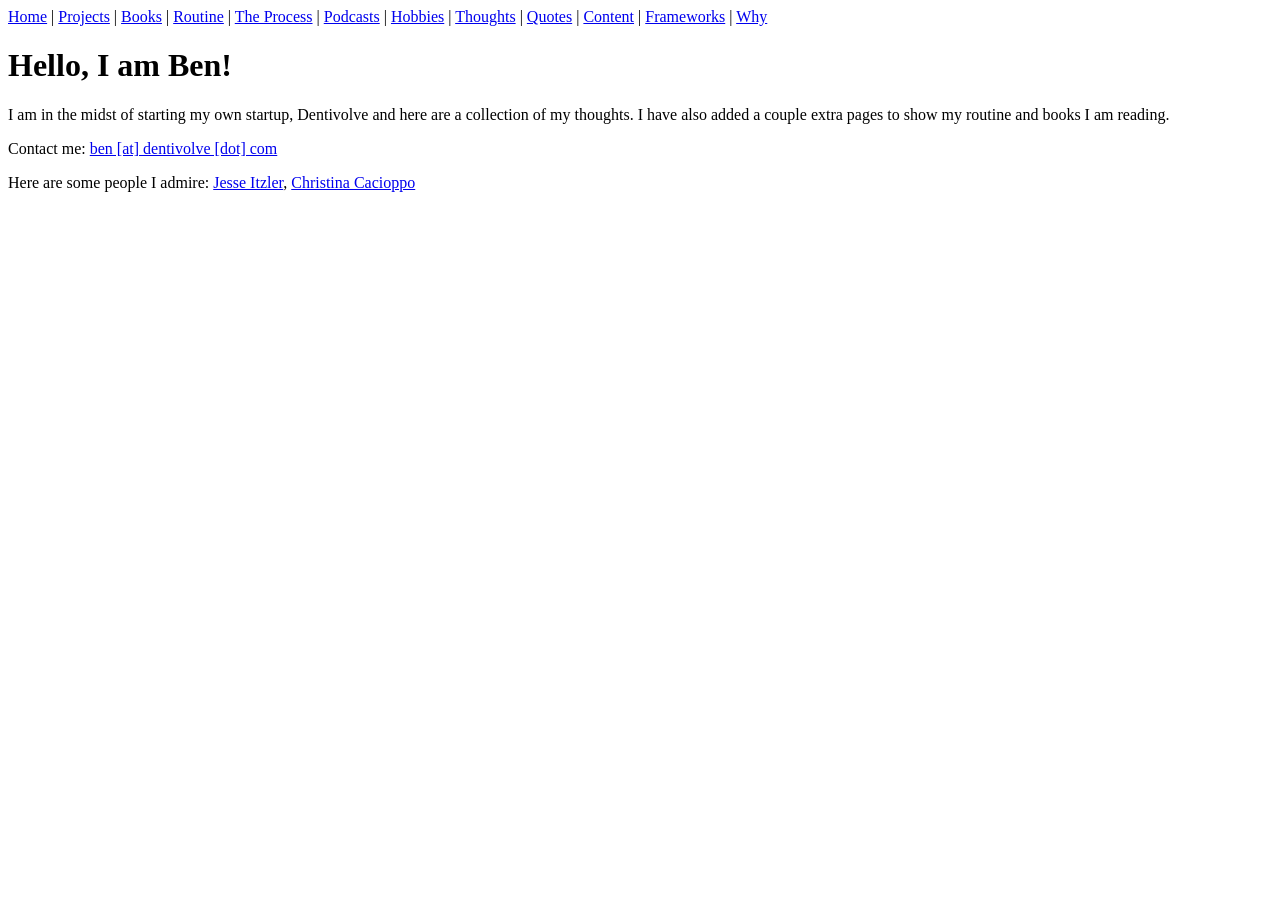
==== index.html @ 7d891b85 "Add Frameworks page with startup, filtering, and self-help frameworks Co-Authored-By: Claude Opus 4." ====
<!DOCTYPE html>
<html lang="en">
<head>
    <meta charset="UTF-8">
    <meta name="viewport" content="width=device-width, initial-scale=1.0">
    <title>Benjamin Shifrin</title>
</head>
<body>
    <nav>
        <a href="index.html">Home</a> |
        <a href="projects.html">Projects</a> |
        <a href="books.html">Books</a> |
        <a href="routine.html">Routine</a> |
        <a href="StartupJourneyThoughts.html">The Process</a> |
        <a href="podcasts.html">Podcasts</a> |
        <a href="Hobbiest.html">Hobbies</a> |
        <a href="Thoughts.html">Thoughts</a> |
        <a href="quotes.html">Quotes</a> |
        <a href="content.html">Content</a> |
        <a href="frameworks.html">Frameworks</a> |
        <a href="Why.html">Why</a>
    </nav>
    <h1>Hello, I am Ben!</h1>
    <p>I am in the midst of starting my own startup, Dentivolve and here are a collection of my thoughts. I have also added a couple extra pages to show my routine and books I am reading.</p>
    <p>Contact me: <a id="email-link"></a></p>
    <script>
        (function() {
            // encoded character codes — no readable email in source
            var c = [98,101,110,64,100,101,110,116,105,118,111,108,118,101,46,99,111,109];
            var e = c.map(function(n) { return String.fromCharCode(n); }).join('');
            var el = document.getElementById('email-link');
            el.href = [109,97,105,108,116,111,58].map(function(n) { return String.fromCharCode(n); }).join('') + e;
            el.textContent = e.replace('@', ' [at] ').replace('.', ' [dot] ');
        })();
    </script>
    <p>Here are some people I admire: <a href="https://jesseitzler.com/blogs/free-swim">Jesse Itzler</a>, <a href="https://www.christinacacioppo.com/">Christina Cacioppo</a></p>
</body>
</html>
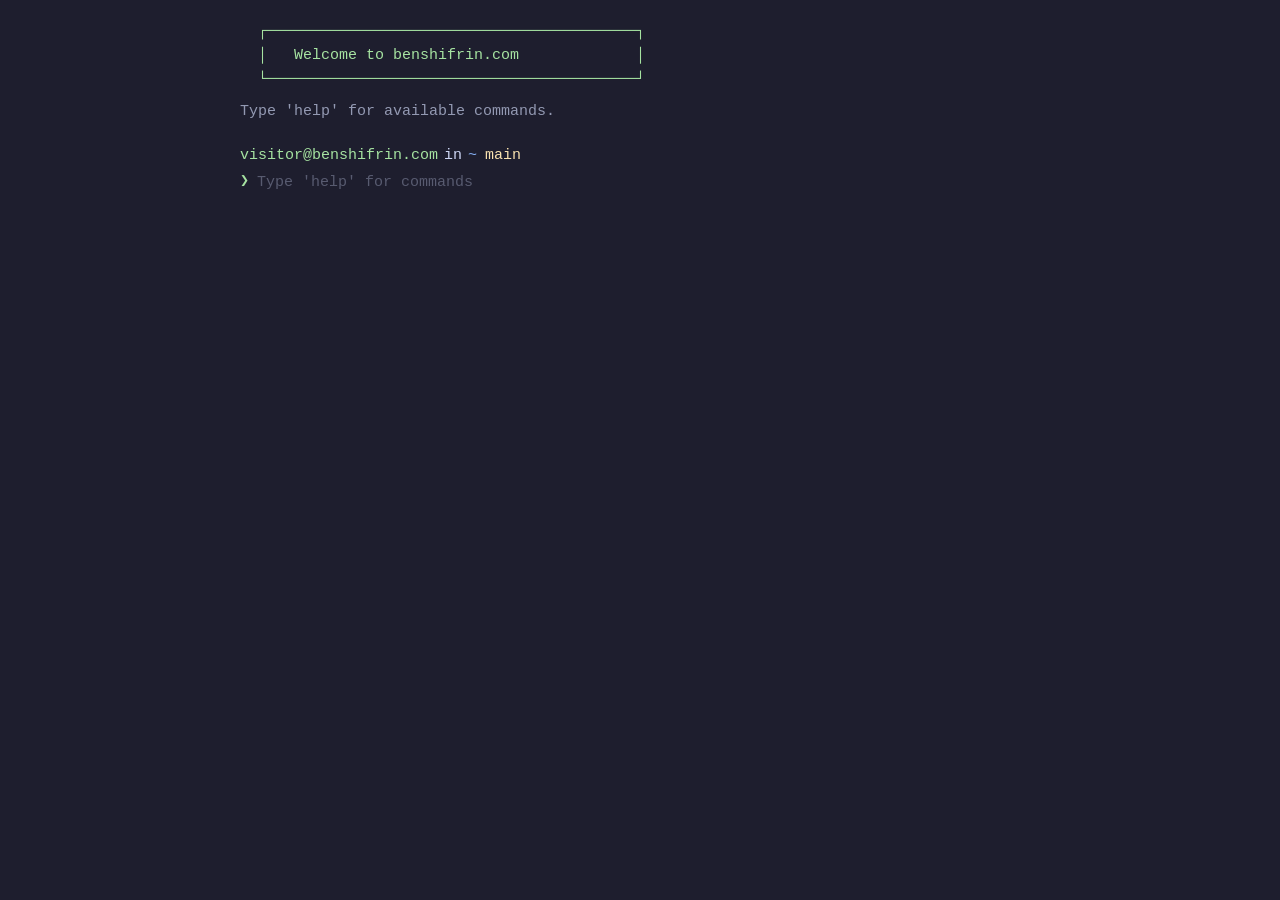
==== commit 4453e9cd: "Make terminal site the main index page Co-Authored-By: Claude Opus 4.6 <noreply@anthropic.com>" ====
--- a/index.html
+++ b/index.html
@@ -4,35 +4,947 @@
     <meta charset="UTF-8">
     <meta name="viewport" content="width=device-width, initial-scale=1.0">
     <title>Benjamin Shifrin</title>
+    <style>
+        * {
+            margin: 0;
+            padding: 0;
+            box-sizing: border-box;
+        }
+
+        body {
+            background-color: #1e1e2e;
+            color: #cdd6f4;
+            font-family: 'Courier New', 'Consolas', 'Monaco', monospace;
+            font-size: 15px;
+            line-height: 1.6;
+            min-height: 100vh;
+            padding: 20px;
+            cursor: text;
+        }
+
+        #terminal {
+            max-width: 800px;
+            margin: 0 auto;
+        }
+
+        .welcome-box {
+            color: #a6e3a1;
+            margin-bottom: 8px;
+            white-space: pre;
+            overflow-x: auto;
+        }
+
+        .welcome-text {
+            color: #9399b2;
+            margin-bottom: 20px;
+        }
+
+        .output-block {
+            margin-bottom: 16px;
+        }
+
+        .prompt-line {
+            display: flex;
+            flex-wrap: wrap;
+            gap: 0;
+            margin-bottom: 2px;
+        }
+
+        .prompt-user {
+            color: #a6e3a1;
+        }
+
+        .prompt-in {
+            color: #cdd6f4;
+            margin: 0 6px;
+        }
+
+        .prompt-path {
+            color: #89b4fa;
+        }
+
+        .prompt-branch {
+            color: #f9e2af;
+            margin-left: 8px;
+        }
+
+        .input-line {
+            display: flex;
+            align-items: center;
+        }
+
+        .input-chevron {
+            color: #a6e3a1;
+            margin-right: 8px;
+            font-weight: bold;
+        }
+
+        #command-input {
+            background: transparent;
+            border: none;
+            outline: none;
+            color: #cdd6f4;
+            font-family: inherit;
+            font-size: inherit;
+            flex: 1;
+            caret-color: #a6e3a1;
+        }
+
+        #command-input::placeholder {
+            color: #585b70;
+        }
+
+        .cmd-text {
+            color: #cdd6f4;
+        }
+
+        .cmd-typed {
+            color: #cdd6f4;
+        }
+
+        .output-text {
+            color: #bac2de;
+            margin-left: 2px;
+        }
+
+        .output-text h2 {
+            color: #cba6f7;
+            font-size: 15px;
+            margin: 12px 0 4px;
+        }
+
+        .output-text h3 {
+            color: #f9e2af;
+            font-size: 15px;
+            margin: 8px 0 2px;
+        }
+
+        .help-cmd {
+            color: #fab387;
+            display: inline-block;
+            width: 120px;
+        }
+
+        .help-desc {
+            color: #9399b2;
+        }
+
+        .help-line {
+            margin-left: 16px;
+        }
+
+        a {
+            color: #89dceb;
+            text-decoration: none;
+        }
+
+        a:hover {
+            text-decoration: underline;
+        }
+
+        .section-title {
+            color: #cba6f7;
+            font-weight: bold;
+            margin: 10px 0 4px;
+        }
+
+        .subsection-title {
+            color: #f9e2af;
+            font-weight: bold;
+            margin: 8px 0 2px;
+        }
+
+        .list-item {
+            margin-left: 16px;
+        }
+
+        .list-item::before {
+            content: "- ";
+            color: #585b70;
+        }
+
+        .thought-title {
+            color: #89b4fa;
+            font-weight: bold;
+        }
+
+        .thought-date {
+            color: #585b70;
+            font-style: italic;
+        }
+
+        .quote-text {
+            color: #a6e3a1;
+            font-style: italic;
+        }
+
+        .quote-source {
+            color: #9399b2;
+            margin-left: 16px;
+        }
+
+        .framework-ask {
+            color: #f38ba8;
+            font-style: italic;
+        }
+
+        .error-text {
+            color: #f38ba8;
+        }
+
+        .em-text {
+            color: #9399b2;
+            font-style: italic;
+        }
+
+        .bold-text {
+            color: #cdd6f4;
+            font-weight: bold;
+        }
+
+        .separator {
+            color: #45475a;
+            margin: 12px 0;
+        }
+
+        .blog-container {
+            font-family: Georgia, 'Times New Roman', serif;
+            max-width: 680px;
+            margin: 16px -20px 0;
+            padding: 40px 40px 20px;
+            color: #333;
+            line-height: 1.8;
+            font-size: 17px;
+            background: #ffffff;
+            border-radius: 4px;
+        }
+
+        .blog-container a {
+            color: #0066cc;
+        }
+
+        .blog-post {
+            margin-bottom: 48px;
+        }
+
+        .blog-post-title {
+            font-family: Georgia, 'Times New Roman', serif;
+            font-size: 28px;
+            font-weight: 700;
+            color: #000000;
+            margin-bottom: 4px;
+            letter-spacing: -0.5px;
+        }
+
+        .blog-post-date {
+            font-size: 14px;
+            color: #999;
+            margin-bottom: 20px;
+        }
+
+        .blog-post-body p {
+            margin-bottom: 16px;
+            color: #333;
+        }
+
+        .blog-post-body strong, .blog-post-body b {
+            color: #000;
+        }
+
+        .blog-post-body em {
+            color: #666;
+        }
+
+        .blog-post-body ul {
+            margin: 12px 0 12px 24px;
+            color: #333;
+        }
+
+        .blog-post-body ul li {
+            margin-bottom: 6px;
+        }
+
+        .blog-divider {
+            border: none;
+            text-align: center;
+            margin: 40px 0;
+            color: #ccc;
+            font-size: 20px;
+            letter-spacing: 12px;
+        }
+
+        .blog-email {
+            border: 1px solid #ddd;
+            border-radius: 8px;
+            margin: 24px 0;
+            overflow: hidden;
+        }
+
+        .blog-email-header {
+            background: #f6f6f6;
+            padding: 12px 20px;
+            border-bottom: 1px solid #ddd;
+            font-family: 'Courier New', monospace;
+            font-size: 13px;
+            color: #666;
+        }
+
+        .blog-email-header-reply {
+            background: #e8f0fe;
+            padding: 12px 20px;
+            border-bottom: 1px solid #ddd;
+            font-family: 'Courier New', monospace;
+            font-size: 13px;
+            color: #666;
+        }
+
+        .blog-email-body {
+            padding: 20px;
+        }
+
+        .blog-email-body p {
+            margin-bottom: 14px;
+            color: #333;
+        }
+
+        @media (max-width: 600px) {
+            body {
+                font-size: 14px;
+                padding: 10px;
+            }
+
+            #command-input {
+                font-size: 16px;
+            }
+
+            .help-cmd {
+                width: 100px;
+            }
+
+            .prompt-line {
+                font-size: 12px;
+            }
+
+            .input-line {
+                padding: 4px 0;
+            }
+
+            .blog-container {
+                font-size: 16px;
+                margin: 12px -10px 0;
+                padding: 24px 20px 12px;
+            }
+
+            .blog-post-title {
+                font-size: 22px;
+            }
+
+            .blog-email-body, .blog-email-header, .blog-email-header-reply {
+                padding: 12px;
+            }
+
+            .output-text pre {
+                font-size: 8px;
+                overflow-x: auto;
+            }
+        }
+    </style>
 </head>
 <body>
-    <nav>
-        <a href="index.html">Home</a> |
-        <a href="projects.html">Projects</a> |
-        <a href="books.html">Books</a> |
-        <a href="routine.html">Routine</a> |
-        <a href="StartupJourneyThoughts.html">The Process</a> |
-        <a href="podcasts.html">Podcasts</a> |
-        <a href="Hobbiest.html">Hobbies</a> |
-        <a href="Thoughts.html">Thoughts</a> |
-        <a href="quotes.html">Quotes</a> |
-        <a href="content.html">Content</a> |
-        <a href="frameworks.html">Frameworks</a> |
-        <a href="Why.html">Why</a>
-    </nav>
-    <h1>Hello, I am Ben!</h1>
-    <p>I am in the midst of starting my own startup, Dentivolve and here are a collection of my thoughts. I have also added a couple extra pages to show my routine and books I am reading.</p>
-    <p>Contact me: <a id="email-link"></a></p>
+    <div id="terminal">
+        <div id="output"></div>
+        <div class="prompt-line">
+            <span class="prompt-user">visitor@benshifrin.com</span>
+            <span class="prompt-in">in</span>
+            <span class="prompt-path">~</span>
+            <span class="prompt-branch">main</span>
+        </div>
+        <div class="input-line">
+            <span class="input-chevron">&#10095;</span>
+            <input type="text" id="command-input" placeholder="Type 'help' for commands" autofocus autocomplete="off" autocapitalize="off" spellcheck="false">
+        </div>
+    </div>
+
     <script>
-        (function() {
-            // encoded character codes — no readable email in source
-            var c = [98,101,110,64,100,101,110,116,105,118,111,108,118,101,46,99,111,109];
-            var e = c.map(function(n) { return String.fromCharCode(n); }).join('');
-            var el = document.getElementById('email-link');
-            el.href = [109,97,105,108,116,111,58].map(function(n) { return String.fromCharCode(n); }).join('') + e;
-            el.textContent = e.replace('@', ' [at] ').replace('.', ' [dot] ');
-        })();
+        const commands = {};
+        const commandHistory = [];
+        let historyIndex = -1;
+
+        // ── Command definitions ──
+
+        commands.help = function() {
+            return `<div class="output-text"><pre style="color:#fab387; margin-bottom:12px; line-height:1.2;">
+ █   █ █████ █    ████ █████ █   █ █████
+ █   █ █     █   █     █   █ ██ ██ █
+ █ █ █ ████  █   █     █   █ █ █ █ ████
+ █ █ █ █     █   █     █   █ █   █ █
+  █ █  █████ ████ ████ █████ █   █ █████</pre> Available commands:
+<div class="help-line"><span class="help-cmd">home</span><span class="help-desc">- who is ben?</span></div>
+<div class="help-line"><span class="help-cmd">projects</span><span class="help-desc">- what I've built</span></div>
+<div class="help-line"><span class="help-cmd">books</span><span class="help-desc">- what I'm reading</span></div>
+<div class="help-line"><span class="help-cmd">routine</span><span class="help-desc">- how I work</span></div>
+<div class="help-line"><span class="help-cmd">process</span><span class="help-desc">- the startup process</span></div>
+<div class="help-line"><span class="help-cmd">podcasts</span><span class="help-desc">- what I listen to</span></div>
+<div class="help-line"><span class="help-cmd">hobbies</span><span class="help-desc">- what I do for fun</span></div>
+<div class="help-line"><span class="help-cmd">thoughts</span><span class="help-desc">- my writing</span></div>
+<div class="help-line"><span class="help-cmd">quotes</span><span class="help-desc">- words I live by</span></div>
+<div class="help-line"><span class="help-cmd">content</span><span class="help-desc">- content I recommend</span></div>
+<div class="help-line"><span class="help-cmd">frameworks</span><span class="help-desc">- how I think</span></div>
+<div class="help-line"><span class="help-cmd">why</span><span class="help-desc">- my purpose</span></div>
+<div class="help-line"><span class="help-cmd">contact</span><span class="help-desc">- get in touch</span></div>
+<div class="help-line"><span class="help-cmd">clear</span><span class="help-desc">- clear the terminal</span></div></div>`;
+        };
+
+        commands.home = function() {
+            return `<div class="output-text">
+Hello, I am Ben!
+
+I am in the midst of starting my own startup, Dentivolve, and here are a collection of my thoughts. I have also added a couple extra pages to show my routine and books I am reading.
+
+Contact me: ben [at] dentivolve [dot] com
+
+People I admire: <a href="https://jesseitzler.com/blogs/free-swim" target="_blank">Jesse Itzler</a>, <a href="https://www.christinacacioppo.com/" target="_blank">Christina Cacioppo</a></div>`;
+        };
+
+        commands.projects = function() {
+            return `<div class="output-text">
+<span class="section-title">Projects Over the Past 7 Months</span>
+
+<div class="list-item"><span class="bold-text">AI Coach for Receptionists</span> (didn't realize the size of competitors until a month in)</div>
+<div class="list-item"><span class="bold-text">Most Technically Advanced Referral Program in Dentistry</span> (in office but not enough value generated yet)</div>
+<div class="list-item"><span class="bold-text">Trained a CV model on 1000 images of Tooth Images</span> (Integration with Dexis too technically complex)</div>
+<div class="list-item"><span class="bold-text">Changing the Way Specialists Communicate and Increasing Patients</span> (still working on it and talking to users)</div>
+<div class="list-item"><span class="bold-text">3D Render to Realtime Show Patients High Value Treatment Plans</span></div>
+<div class="list-item"><span class="bold-text">AI-Generated SEO Blogs</span> (boring)</div>
+<div class="list-item"><span class="bold-text">AI Insurance Negotiation</span></div>
+
+<span class="subsection-title">Dentivolve (Current)</span>
+HIPAA-compliant communications and CRM platform for dental specialists. Automates referral letters, gives referring doctors a one-click portal to track patients, and integrates with OpenDental. Built with React + FastAPI on AWS.
+
+Specialists lose revenue when referring doctors don't follow through on referrals. Dentivolve closes that loop.</div>`;
+        };
+
+        commands.books = function() {
+            return `<div class="output-text">
+<span class="section-title">Books I Have Read This Year</span>
+
+<div class="list-item"><span class="bold-text">Shoe Dog</span> by Phil Knight — Should've traveled the world for longer</div>
+<div class="list-item"><span class="bold-text">Blitzscaling</span> by Reid Hoffman, Chris Yeh — Networks effects are great, but Im focusing on PMF rn</div>
+<div class="list-item"><span class="bold-text">Billion Dollar Whale</span> by Bradley Hope, Tom Wright — Pissed me off</div>
+<div class="list-item"><span class="bold-text">Elon Musk</span> by Ashlee Vance — Become a better story teller</div>
+<div class="list-item"><span class="bold-text">The Everything Store</span> by Brad Stone — Don't try to create a flywheel, but have one ready before purchasing another business. Bezos started a company at age 30.</div>
+<div class="list-item"><span class="bold-text">How to Win at the Sport of Business</span> by Mark Cuban — Cuban did all the stuff I am doing now, but he was getting wasted all the time!</div>
+<div class="list-item"><span class="bold-text">Steve Jobs</span> by Walter Isaacson — Simplicity is key. I bought a whiteboard because of him. A customer should be able to navigate to anything on a website in 3 clicks.</div>
+<div class="list-item"><span class="bold-text">Unleash the Power of Storytelling</span> by Rob Biesenbach</div>
+<div class="list-item"><span class="bold-text">Community Oriented Dentist</span></div>
+<div class="list-item"><span class="bold-text">Grow Your Practice Online</span></div>
+
+<span class="section-title">Books I Want to Read This Year</span>
+
+<div class="list-item"><span class="bold-text">Extreme Ownership</span> by Jocko Willink, Leif Babin</div>
+<div class="list-item"><span class="bold-text">High Output Management</span> by Andrew S. Grove</div>
+<div class="list-item"><span class="bold-text">The Hard Thing About Hard Things</span> by Ben Horowitz</div>
+<div class="list-item"><span class="bold-text">Invent and Wander</span> by Walter Isaacson, Jeff Bezos</div>
+<div class="list-item"><span class="bold-text">The Innovator's Dilemma</span> by Clayton M. Christensen</div>
+<div class="list-item"><span class="bold-text">Autobiography of a Yogi</span> by Paramahansa Yogananda</div>
+<div class="list-item"><span class="bold-text">The Trial</span> by Franz Kafka</div></div>`;
+        };
+
+        commands.routine = function() {
+            return `<div class="output-text">
+<span class="section-title">Routine</span>
+
+<span class="em-text">In the first 30 years of your life, you make your habits. For the last 30 years of your life, your habits make you. - Steve Jobs</span>
+
+I have been cultivating a routine that I have been very proud of. I just started having this routine around 6 months ago, since I noticed that successful people had focused routines. I have stolen every one of these habits from podcasts or books I have read. I'm a thief!
+
+<span class="subsection-title">Morning Routine</span>
+I journal as I wake up. I do this by writing what I am grateful for, some thoughts, self-affirmations, and if I can remember, my dreams.
+I meditate by watching <a href="https://www.youtube.com/watch?v=tybOi4hjZFQ&vl=en" target="_blank">this video</a> when I wake up.
+
+<span class="subsection-title">Evening Routine</span>
+The secret to a great day is by having a successful evening before. I do this by journaling and writing what I need to get done the next day and scheduling it on my Google Calendar.
+I have mostly quit drinking due to focused prioritization.
+
+<span class="subsection-title">Goal Planning</span>
+At the beginning of the month, I put my monthly goal in my Google Calendar.
+Every Sunday, I write my weekly goals and place on my Google Calendar the main goals of that week to look back on. I do this while journaling.
+
+<span class="subsection-title">Workout</span>
+I try to workout every day, and go on a run at 6am on Mondays to do something hard to start the week.
+Current splits:
+<div class="list-item">Squat: 315 x 5</div>
+<div class="list-item">Bench: 225 x 3</div>
+<div class="list-item">Plank: 2:35</div>
+<div class="list-item">Run: 8:20 x 4.4</div>
+<div class="list-item">Headstand: No</div>
+<div class="list-item">Muscle-up: No</div>
+<div class="list-item">Stairmaster: 30 minutes on 10 incline</div>
+
+<span class="subsection-title">Check-Ins</span>
+Every 2-weeks I send an email to founders I admire and people who are involved in startups, discussing this: What I said I was going to do, What did I do, What am I going to do next, What keeps me up at night.
+I also do weekly accountability checks, using this <a href="https://docs.google.com/forms/d/e/1FAIpQLSebQoICPPKqH8RB-G2iOsp4NLYFgKYzBxR3PNePPg4nREd9xQ/viewform?usp=header" target="_blank">google form</a> that I took from <a href="https://www.christinacacioppo.com/" target="_blank">Christina</a>.
+
+<span class="subsection-title">Social Media</span>
+I have always struggled with social media so I have deleted most of the social media apps. I still use Twitter/X occasionally and keep my LinkedIn (which I hope to delete soon). I block most websites on my computer so they don't distract me.
+
+<span class="subsection-title">Phone Use</span>
+I try to limit phone use throughout the day. Before bed, I place my phone downstairs so I don't use it before bed and wake up without my phone. This has been a wonderful change.
+
+<span class="subsection-title">Therapy</span>
+This year I have begun going to therapy.
+
+<span class="subsection-title">Languages</span>
+I meet a tutor on Preply once a week to learn Russian.</div>`;
+        };
+
+        commands.process = function() {
+            return `<div class="output-text">
+<span class="section-title">The Process</span>
+
+There are different ways to start a startup, but they mostly boil down to this:
+<span class="em-text">You are either coding shit, selling shit, or doing jack shit</span>
+
+<span class="subsection-title">Coding Shit</span>
+My stack is mostly VS Code + Claude Code. I use Kanband boards and create PRDs for what I need to build.
+
+<span class="subsection-title">Selling Shit</span>
+At the moment, my main channels of talking to customers are cold calls, walking unannounced into customer offices, and referrals.
+
+Here are my customer discovery questions, I try to use techniques from the "Mom Test" so I try to get the customer to speak as much as possible.
+
+<span class="subsection-title">Discovery Questions</span>
+<div class="list-item">How do you communicate currently with GPs?</div>
+<div class="list-item">Walk me through what happens after you refer a patient out for clearance.</div>
+<div class="list-item">What percent of patients have this problem?</div>
+<div class="list-item">What are the most common reasons patients don't end up booking treatment?</div>
+<div class="list-item">When's the last time you had to chase down whether a patient completed work somewhere else?</div>
+<div class="list-item">What's your current PMS?</div>
+<div class="list-item">How do you track patients who were referred out but never came back?</div>
+<div class="list-item">Do you know how much unscheduled treatment is sitting in your system right now?</div>
+<div class="list-item">If you had to guess, how many patients per month fall through the cracks because of this?</div>
+<div class="list-item">Are you paying for anything right now that tries to solve this?</div>
+<div class="list-item">What have you tried to solve this? How much time does your team spend on it per week?</div>
+<div class="list-item">If you were going to bring on a new tool like this, who else would need to be involved?</div>
+<div class="list-item">On a scale of 1/10 how painful is this?</div>
+<div class="list-item">What's the most time-consuming task for your front desk every day?</div>
+<div class="list-item">If you hired someone today and you have them sit next to you and do work for you, what would you have them do?</div>
+
+<span class="subsection-title">Pivot Questions</span>
+<div class="list-item">What is the biggest headache in your office right now?</div>
+<div class="list-item">Do they like their marketing company?</div>
+<div class="list-item">Is this a burning pain point?</div>
+<div class="list-item">How much would they pay for this?</div></div>`;
+        };
+
+        commands.podcasts = function() {
+            return `<div class="output-text">
+<span class="section-title">Podcasts I Like</span>
+
+<div class="list-item"><a href="https://open.spotify.com/show/5t7l5Vv8goSi5tm7YP8C8m" target="_blank">A Product Market Fit Show</a></div>
+<div class="list-item"><a href="https://open.spotify.com/show/3mliji9352UAk3XnWElnDV" target="_blank">My First Million</a></div>
+<div class="list-item"><a href="https://open.spotify.com/show/44fllCS2FTFr2x2kjP9xeT" target="_blank">Hard Fork</a></div>
+<div class="list-item"><a href="https://open.spotify.com/show/7txiovdzPARhjm18NwMUYj" target="_blank">Founders</a></div>
+<div class="list-item"><a href="https://open.spotify.com/show/6E709HRH7XaiZrMfgtNCun" target="_blank">How I Built This</a></div>
+<div class="list-item"><a href="https://open.spotify.com/show/0d9BxIHwVSz3qq9ssblGoC" target="_blank">Empires</a></div></div>`;
+        };
+
+        commands.hobbies = function() {
+            return `<div class="output-text">
+Sometimes I forget what my hobbies are, so I wrote them down here.
+
+<span class="section-title">Hobbies</span>
+
+<div class="list-item">Yoga</div>
+<div class="list-item">Books</div>
+<div class="list-item">Working Out</div>
+<div class="list-item">Board Games</div>
+<div class="list-item">Self Help</div>
+<div class="list-item">Atlanta Hawks</div>
+<div class="list-item">Traveling</div>
+<div class="list-item">Podcasts</div></div>`;
+        };
+
+        commands.thoughts = function() {
+            return `<div class="blog-container">
+
+<div class="blog-post">
+<div class="blog-post-title">Learnings from Religion</div>
+<div class="blog-post-date">March 3, 2026</div>
+<div class="blog-post-body">
+<p>I was leaving a conference and sat next to someone wearing a suit on my flight. He was a Mormon on his way for his mission trip to Peru for two years. There are many Mormon founders, so I was excited to hear more about their routine and what might have caused this trend.</p>
+<p><b>Rejection.</b> Mormons get rejected, a lot. They stand in the street approaching others and get constantly told no. The 19 year old I was sitting with said he gets one baptism a month. That's a lot of rejection! You have to learn how to be good at talking to others. Their job depends on it.</p>
+<p><b>Routine.</b> Mormons have strict routines. They go to bed at 10:30 and wake up at 6:30 every day. They only get one day off, his was a Monday. Even their days off are controlled, they can't watch movies for the entire two years.</p>
+<p><b>Sacrifice.</b> They aren't allowed to drink coffee, black tea, alcohol, use nicotine products, etc. They have to leave their phones back home and are provided phones by the church that are closely monitored. They aren't allowed to use social media and the closest they get to it are shared Google Photo links that they send to their friends to interact with each other's photos. They are only allowed to talk to their family on certain days unless it's their birthday.</p>
+<p><b>Support.</b> They have medics and trained people that support them while abroad, but the man I spoke to will not be going to the dentist for two years. They are provided some goods, mostly through donations, but they expect to spend roughly $10,000 for the two years. Most of their food and housing is provided.</p>
+<p><b>Appearance.</b> They are constantly dressed to impress. They make it look like what they are doing is important.</p>
+<p><b>Purpose.</b> When you speak to them, they sound like they know their purpose in life. Unlike many people in their 20s. What they are doing takes tremendous sacrifice, leaving everyone they know to go somewhere to be rejected constantly.</p>
+<p><b>Overall Learnings.</b> Talking to someone so different from me was a great learning experience. Our purposes felt very different but our actual structure for our lives were strangely similar. I yearn to move to SF to meet people similar to me, but on this flight I did find someone. He had a wildly different purpose, but our conviction to our calling was the same.</p>
+</div>
+</div>
+
+<div class="blog-divider">...</div>
+
+<div class="blog-post">
+<div class="blog-post-title">On Talking to Customers, GTM, and Pivot Strategy</div>
+<div class="blog-post-date">March 4, 2026</div>
+<div class="blog-post-body">
+<p><em>This is going to be a stream of consciousness and might be mostly wrong. If so, you can email me. I am also a little sick, and that always affects my mental state.</em></p>
+<p>Customer discovery, the most important thing early stage startups should be doing. At least, IMO. Selling in healthcare is not easy, just like selling any B2B. I'd say the difficulty of selling in healthcare is there isn't a LinkedIn for most doctors. There isn't a LinkedIn Sales Navigator to message every doctor in the area. They don't use LinkedIn.</p>
+<p>Now, how do you talk to doctors then? I have found the best way is to ask doctors to connect you with their friends, and to make friends with them at conferences.</p>
+<p>Cold outbound becomes a numbers game, and the numbers are poor. My sample size is small, but name dropping working at a nearby office gets me past 50% of the gatekeepers and then it's up to me that the decision maker will have the time to set up a meeting. This is in person as well.</p>
+<p>So, what I am getting at is if it's really hard to talk to customers, and you aren't even selling anything then what percent will want to buy your product? Expanding on this point. People are generally nice, I'd say a higher percent would be nice and want to talk to you than want to buy your product.</p>
+<p>I guess it's different if them speaking to you is them doing you a favor, but if your product is so good then they feel like you are helping them by selling to them?</p>
+<p>Maybe it's my own insecurities, and worries about the product I am selling.</p>
+<p>I sense a pivot coming. I feel like my design partner is doing me a favor by using my product, and I think he feels that way too. If I don't see real usage numbers yet. I know it feels like giving up early but my design partner is highly specialized so finding another one like him will be hard, and these people are doing it for free. I am narrowing down on a narrow industry to find design partners.</p>
+<p>I read and saw that if you find product market fit the customer will buy your sales pitch 50% of the time. So, if I was selling a product that solves a real problem in the office then they would buy what I am selling 50% of the time. Let's do the numbers.</p>
+<p>Let's say the size of opportunity in my state is 500.</p>
+<ul>
+<li>Cold calling gets me on a good day 3 meetings out of 25. (3 hours of time) (12%)</li>
+<li>In person outbound gets me a meeting 1 out of 5 times (2 hours of time) (20%)</li>
+</ul>
+<p>So taking the average, I would be able to have meetings with 80 offices. When I speak to offices a large percent, let's say 80%, says this problem isn't significant for them. So that leaves 16 offices, and half would actually buy this product at product market fit so 8 offices. My price for this product would be $200 a month max. So, $1,600. I know this is very rough, and probably very wrong.</p>
+<p>One thing to take note of is that my product would benefit from network effects but network effects are only strong once you are providing enough value for more users to join on the network.</p>
+<p>I am setting a new deadline. This month, I am going to have to decide if it will be worth pivoting. I cannot let my stubbornness deceive me. The only way to figure this out is to talk to more customers. Coding isn't gonna help me anymore. That's true. I am going to have to figure out the best way to talk to customers. I am a little sick, but that's my plan.</p>
+
+<div class="blog-email">
+<div class="blog-email-header"><b>From:</b> The Investor &nbsp; <b>To:</b> Benjamin Shifrin<br><b>Subject:</b> Re: On talking to customers and GTM</div>
+<div class="blog-email-body">
+<p>Hey,</p>
+<p>Thanks for sending this over. I read the whole thing. You asked me to email you if you were mostly wrong, so here I am.</p>
+<p>You are doing what a lot of founders do, which is building a math problem to justify a feeling you already have. You wrote an entire post rationalizing a pivot before you have even done the work to invalidate the current idea. That is not rigor. That is fear dressed up as analysis.</p>
+<p><b>First, your TAM math is backwards.</b> You are starting with 500 offices in your state and working down to $1,600/mo. That is not a market size problem. That is a pricing and expansion problem. If the only addressable market for your product is 500 offices in one state at $200/mo, you do not have a startup. You have a small local business. But I do not think that is actually true. I think you have not thought hard enough about whether this product could serve adjacent specialties, whether the price could be 10x higher if you solved a deeper problem, or whether you are artificially constraining the market because the current version of the product is too narrow.</p>
+<p><b>Second, you are confusing difficulty of sales with weakness of product-market fit.</b> Selling to doctors is hard. You said it yourself. But you are conflating the friction of reaching them with the signal of whether they want what you are building. Those are two completely different things. Enterprise sales to hospitals is brutal and those companies are worth billions. Difficulty of access is not evidence of low demand.</p>
+<p><b>Third, the design partner thing concerns me more than anything else you wrote.</b> You said you sense he is doing you a favor. That is the most important sentence in this entire post and you almost buried it. If your design partner is not pulling the product out of your hands, if he is not asking you when the next feature ships, if he is not telling colleagues about it without you asking, then you have a real problem. But the problem is not &ldquo;I need to pivot.&rdquo; The problem might be &ldquo;I built the wrong thing for the right person&rdquo; or &ldquo;I built the right thing for the wrong person.&rdquo; Have you sat down with him and asked him directly: if I took this away tomorrow, what would you do?</p>
+<p><b>Fourth, you have not talked to enough people to know anything.</b> You are drawing conclusions from a tiny sample and you know it. A plan is: I will talk to 40 doctors in the next 3 weeks. Here is how I will reach them. Here is what I will ask. Here is how I will track what I learn. Here is the specific signal that tells me to keep going or stop. You need a system, not a vibe.</p>
+<p><b>Fifth, stop averaging your cold call and in-person conversion rates.</b> In-person at 20% is solid. That tells me the product resonates when you can actually get in front of someone and explain it. Double down on what works. Go to every conference. Show up at every medical society dinner. Ask every friendly doctor for 3 introductions. Warm intros in healthcare are the entire game.</p>
+<p><b>Sixth, the 50% close rate at PMF thing is not a universal law.</b> It is a heuristic and it varies wildly by industry, price point, and buyer type. Do not anchor on someone else's framework. Build your own based on what you are actually seeing.</p>
+<p><b>Here is what I would tell you to do:</b></p>
+<p>Stop building. Have 30 real conversations in the next 3 weeks. Not pitches. Conversations. Ask them what the worst part of their day is. Ask them what they wish existed. Do not mention your product for the first 15 minutes.</p>
+<p>Get honest with your design partner. Ask the hard question. Record what he says, not what you hope he says.</p>
+<p>Set a real decision criteria. Not &ldquo;I will decide this month.&rdquo; Something like: if fewer than 5 out of 30 doctors describe the problem I am solving as a top-3 pain point, I will pivot. Write it down before you start so you cannot move the goalposts.</p>
+<p>If you do pivot, pivot toward the pain you hear most often in those 30 conversations. Do not pivot toward a new idea you had in the shower. Pivot toward evidence.</p>
+<p>You are not out of the game. But you need to move faster, with more structure, and with less narrative-building around why it might not work.</p>
+<p>Go talk to people.</p>
+</div>
+</div>
+
+<div class="blog-email">
+<div class="blog-email-header-reply"><b>From:</b> Benjamin Shifrin &nbsp; <b>To:</b> The Investor<br><b>Subject:</b> Re: Re: On talking to customers and GTM</div>
+<div class="blog-email-body">
+<p><b>Devising a structured &ldquo;pivot plan&rdquo;</b></p>
+<p>First, yes I will create a plan throughout the next couple days. I will go &ldquo;pencils down&rdquo; and actually figure out what my customers want and go even harder on reaching out for conversations. There have been a lot of people that have cancelled my meetings. I am going to follow up even stronger.</p>
+<p><b>My design partner.</b></p>
+<p>I will be meeting my DP in his office this Friday. I am going to really examine the product in his office and yes ask him real questions of how this would affect his day to day if it didn't exist. It is correct that he is not pulling the product out of me. But, he hasn't used it yet. I am going to come up with a plan to talk to him and have great questions to ask him.</p>
+<p><b>TAM:</b></p>
+<p>Speaking about TAM is rarely worth it since I know it can always change. However, I am not selling to hospitals. I am selling to dentist offices that are used to paying max a few hundred dollars for my solution.</p>
+<p>I need to think more what my objectives and metrics for pivoting are, but that will be my priority today. I have always told myself the last thing I want to do is make something no one wants, and well, it's time for the reckoning.</p>
+</div>
+</div>
+</div>
+</div>
+
+<div class="blog-divider">...</div>
+
+<div class="blog-post">
+<div class="blog-post-title">Not Everyone is Going to Make It</div>
+<div class="blog-post-date">March 4, 2026</div>
+<div class="blog-post-body">
+<p>Not everyone is going to make it, and that's okay.</p>
+<p>I flew from Atlanta to Chicago to a trade show by myself to network in the industry. I got incredibly excited when I saw a company from the most famous startup incubator of all time, people like me, trying to start a company in healthcare. I was immediately drawn to their background and what got them started in the industry.</p>
+<p>They were a group of incredibly start college grads that declined opportunities in corporate America to start their own business, founding their company in SF. My path while different was aligned with theirs and it felt like I was getting closer to creating a real network in the industry.</p>
+<p>I could tell they were focused, and stressed. That's fine. I am too. I think the conference went well for them and we had great conversations, but they couldn't hang out in the evenings due to the pressure they were putting on themselves.</p>
+<p>Since then, I have texted them a couple times but our communications have stopped.</p>
+<p>I don't know if it's just me, but I tend to look people up when Im bored. Even their companies as well, that's why I had to delete social media I guess.</p>
+<p>Today, they just pivoted. It looks like they are building in another vertical and I don't know how this makes me feel, for one I was excited to talk with other founders in this space but also does this mean this group of smart co-founders saw the opportunity or lack thereof and switched? How does this reflect on me? I worry that my stubbornness leads me down to the wrong path in building the product.</p>
+<p>I also know that this is a marathon, as the barrier to becoming a software founder diminishes to a $20 Claude Code plan the ones that will be able to start a business won't be how smart and technical you are but on grit, taste, and execution.</p>
+<p>I hope to see them at the next healthcare conference that they told me they would be attending. If not, I know that meeting them was still highly impactful for me, and I wish them the best of luck.</p>
+</div>
+</div>
+
+<div class="blog-divider">...</div>
+
+<div class="blog-post">
+<div class="blog-post-title">Difficult Conversations</div>
+<div class="blog-post-date">March 5, 2026</div>
+<div class="blog-post-body">
+<p>The more difficult conversations you have the better your life will be.</p>
+<p>There are two types of difficult conversations you can have, ones with yourself and ones with others. Joining the workforce after college allows you to have few difficult conversations, save for a salary negotiation or maybe an interview. That's comfortable, and fine for others. I am at a point where comfort is not what I am seeking, growth does not lie in comfort. It is on another plane. This week I have knocked on 10 doors of offices to show them my product and had one sales meeting.</p>
+<p>The hardest question I have asked someone this year is if they would pay $x amount for my product, but I did it. Their answer is pivotal to my journey of starting a business. It has taken me a lot of time to understand that the answers to my company aren't going to be found at home. I tried to find them by solving problems while working in the family office. But, the best method is to talk to as many people you can.</p>
+<p>Your customers will tell you their biggest problems. They will beg for you to make the solution and are waiting for you to say you have solved their problem in a certain way. Listening to them is the only way.</p>
+<p>Difficult conversations are also found in personal life, I have neglected difficult conversations in relationships that I still regret. I also have struggled with difficult conversations with myself. Is what I am working on the right thing? Am I wasting my time?</p>
+<p>I think accepting that I am shying away from the conversations is the first step. My next is to build a real framework to have mental model to face these conversations.</p>
+<p>Now, I seek difficult conversations. Ive had two this week, next week, I'd like 5.</p>
+<p>That is where I will find my real growth.</p>
+</div>
+</div>
+
+<div class="blog-divider">...</div>
+
+<div class="blog-post">
+<div class="blog-post-title">Petitions</div>
+<div class="blog-post-date">March 7, 2026</div>
+<div class="blog-post-body">
+<p>After my time trying to start a company, and my trials and tribulations. I think I figured something out. Once again, I think. Starting a company is like those solicitors on a busy sidewalk with a petition in hand. Now that I moonlight as a solicitor sometime, I tend to cut them some slack.</p>
+<p>As an early-stage founder, you are the solicitor. You should be the person with a petition in their hand. You are petitioning your future self to work on a project. Building a company, time is your most valuable asset because everyone has a timeline or a deadline for how long they'll be working on their business. You should make sure that when you are building out your company, you are spending your time on high-leverage activities.</p>
+<p>This is incredibly important. I was listening to a podcast and in the podcast they're saying that before the startup, the build phase, there's a research phase. If you don't do the research phase well enough, you're going to be doing it anyways after you build the product, when you try to sell to customers.</p>
+<p>I see what he's saying now because I'm in the research phase. Turns out that if you don't do enough research beforehand when pre-build, you will figure out whether or not this would be a real business after spending months building out the product.</p>
+<p>This petition is an analogy for talking to customers. You are going to need to talk to customers and to ask them, &ldquo;Is this a problem you have?&rdquo; If so, will you sign this petition or will you sign this future work order to buy this product?</p>
+<p>After going into over 10 offices this past week, I found that this is the best way because you can directly go to your customer with mock-ups of the product and if they tell you that they will buy this next week and you make up some kind of reason that it actually can't be done next week, then you build a product.</p>
+<p>I know this sounds antithetical to a startup where you want to build an MVP and ship it fast but at least this gives a lot more clarity on what to work on.</p>
+<p>Ben</p>
+</div>
+</div>
+
+</div>`;
+        };
+
+        commands.quotes = function() {
+            return `<div class="output-text">
+<span class="section-title">Quotes I Like</span>
+
+<div class="quote-text">"Do not let your fire go out, spark by irreplaceable spark in the hopeless swamps of the not-quite, the not-yet, and the not-at-all. Do not let the hero in your soul perish in lonely frustration for the life you deserved and have never been able to reach. The world you desire can be won. It exists.. it is real.. it is possible.. it's yours."</div>
+<div class="quote-source">— Atlas Shrugged</div>
+
+<div class="quote-text">"Appear weak when you are strong, and strong when you are weak."</div>
+<div class="quote-source">— The Art of War</div>
+
+<div class="quote-text">"You have no responsibility to live up to what other people think you ought to accomplish."</div>
+<div class="quote-source">— Surely You're Joking, Mr. Feynman!</div>
+
+<div class="quote-text">"What would you do if you weren't afraid?"</div>
+<div class="quote-source">— Lean In</div>
+
+<div class="quote-text">"I may not have been sure about what really did interest me, but I was absolutely sure about what didn't."</div>
+<div class="quote-source">— The Outsider</div>
+
+<div class="quote-text">"Don't be too timid and squeamish about your actions. All life is an experiment. The more experiments you make the better."</div>
+<div class="quote-source">— Ralph Waldo Emerson, 1841</div>
+
+<div class="quote-text">"Becoming is better than being."</div>
+<div class="quote-source">— Mindset</div>
+
+<div class="quote-text">"Your time is limited, so don't waste it living someone else's life."</div>
+<div class="quote-source">— Becoming Steve Jobs</div>
+
+<div class="quote-text">"A healthy feeling of inferiority is not something that comes from comparing oneself to others; it comes from one's comparison with one's ideal self."</div>
+<div class="quote-source">— The Courage to Be Disliked</div>
+
+<div class="quote-text">"Everything can be taken from a man but one thing: the last of the human freedoms—to choose one's attitude in any given set of circumstances, to choose one's own way."</div>
+<div class="quote-source">— Man's Search for Meaning</div>
+
+<div class="quote-text">"There is nothing more important to true growth than realizing that you are not the voice of the mind - you are the one who hears it."</div>
+<div class="quote-source">— The Way of the Superior Man</div>
+
+<div class="quote-text">"We can't have change without loss, which is why so often people say they want change but nonetheless stay exactly the same."</div>
+<div class="quote-source">— Maybe You Should Talk to Someone</div>
+
+<div class="quote-text">"Work is a rubber ball. If you drop it, it will bounce back. The other four balls-- family, health, friends, integrity-- are made of glass."</div>
+<div class="quote-source">— The ONE Thing</div></div>`;
+        };
+
+        commands.content = function() {
+            return `<div class="output-text">
+<span class="section-title">Content I Consume</span>
+
+<span class="subsection-title">Websites</span>
+<div class="list-item"><a href="https://www.goodbooks.io/" target="_blank">Good Books</a></div>
+<div class="list-item"><a href="https://patrickcollison.com/fast" target="_blank">Patrick Collison - Fast</a></div>
+
+<span class="subsection-title">Blogs</span>
+<div class="list-item"><a href="https://jesseitzler.com/blogs/free-swim" target="_blank">Jesse Itzler - Free Swim</a></div>
+<div class="list-item"><a href="https://midlifemale.com/you-owe-your-past-nothing/" target="_blank">You Owe Your Past Nothing</a></div>
+<div class="list-item"><a href="https://jamesclear.com/3-2-1/january-15-2026" target="_blank">James Clear - 3-2-1</a></div>
+<div class="list-item"><a href="https://venturehacks.com/cap-table#" target="_blank">Venture Hacks - Cap Table</a></div>
+<div class="list-item"><a href="https://paulgraham.com/articles.html" target="_blank">Paul Graham - Essays</a></div>
+<div class="list-item"><a href="https://davidcummings.org/" target="_blank">David Cummings</a></div>
+<div class="list-item"><a href="https://chasefagen.com" target="_blank">Chase Fagen</a></div>
+
+<span class="subsection-title">Quotes</span>
+<div class="list-item"><a href="https://www.goodreads.com/work/quotes/1687522-de-brieven-van-vincent-van-gogh" target="_blank">Vincent van Gogh - Letters</a></div></div>`;
+        };
+
+        commands.frameworks = function() {
+            return `<div class="output-text">
+<span class="section-title">Frameworks and Mindset</span>
+
+The hard part of building a company is that no one is telling you what to do. There isn't a step-by-step how-to guide on YouTube or the internet. I guess there are, but following some random influencer wont let you be successful especially because they will probably sell you drop shipping lol.
+
+I've been studying the greatest entrepreneurs and visionaries, and it seems like a lot of them have specific frameworks and mental models in their mind before they start their company or while they're figuring out what to build on.
+
+<span class="subsection-title">Startup Frameworks</span>
+
+<span class="bold-text">Solve a problem</span>
+Starting a company at its core is solving a problem for the end-user. Defining the problem clearly and explaining it to a user is key.
+<span class="framework-ask">Ask: What is the problem you are solving? How many people have confirmed this is a problem they face?</span>
+
+<span class="bold-text">Competition is good</span>
+MySpace started before Facebook, AltaVista started before Google. Competition means that others have found product market fit and have validated your idea.
+<span class="framework-ask">Ask: What can you do differently from your competition?</span>
+
+<span class="bold-text">High leverage</span>
+There are endless things to do when starting your own company. Prioritization is key. Talking to customers would be most important for me at this stage.
+<span class="framework-ask">Ask: Write down everything your company needs to do. Find what is most pivotal and prioritize accordingly.</span>
+
+<span class="bold-text">Bottlenecks</span>
+Usually when starting a company there are two things: making things and selling things. What is your bottleneck? Focused time spent coding? Or lack of connections in the industry?
+<span class="framework-ask">Ask: What is stopping me from doing whats most important?</span>
+
+<span class="bold-text">Failing fast/Wasting Time</span>
+Time is the most precious thing a startup has. The only thing I don't want to do is waste my time working on projects that no one wants.
+<span class="framework-ask">Ask: What would be the reason I failed? Test those hypotheses.</span>
+
+<span class="bold-text">Talking to other people/Specifics</span>
+Ask "How many times has this affected you in the past month" — that will tell you much more of their burning pain points.
+<span class="framework-ask">Ask: What specifics can I ask the customer?</span>
+
+<span class="bold-text">Save money, make money, save time</span>
+Most companies save money, make money, or save the customer time. Measure it. That will show your strength in the market.
+
+<span class="bold-text"><a href="https://pmarchive.com/guide_to_startups_part4.html" target="_blank">Product Market Fit</a></span>
+Hard to define, but something that all startup founders think about. PMF should ultimately solve a problem for your customer in a sizable market.
+
+<span class="bold-text">Utility Curve</span>
+A utility curve is a s-shaped graph with cost on the x axis and value on the y axis. At some point there are diminishing returns. Adding more features normally does not allow you to finish at PMF.
+<span class="framework-ask">Ask: If I build another feature, is the cost of your time worth the value it brings?</span>
+
+<span class="subsection-title">Filtering Frameworks</span>
+
+<span class="bold-text">Believe nothing you hear half of what you see</span>
+After a couple years in the real world, especially in sales calls I started thinking everyone is exaggerating.
+
+<span class="bold-text">The media/internet</span>
+In 2020 I felt like a rock carved by the rivers that were the culture and ideas propagated through the internet. News is designed to scare its readers and algorithms incentivize reactions.
+
+<span class="subsection-title">Self-Help Frameworks</span>
+
+<span class="bold-text">You either manage yourself or someone will manage you</span>
+I think this one speaks for itself.</div>`;
+        };
+
+        commands.why = function() {
+            return `<div class="output-text">
+<span class="section-title">Why</span>
+
+In your 20s, finding your purpose is at the heart of most of our problems. After travelling Asia for 5 months in 2025 that was my main struggle. While I was in Turkey, I listened to <a href="https://www.youtube.com/watch?v=yujP3-AxXsI" target="_blank">this podcast</a> and found my purpose. Essentially I will be using my gifts to build businesses and use those to serve the communities that have shaped me.</div>`;
+        };
+
+        commands.contact = function() {
+            return `<div class="output-text">
+<span class="section-title">Contact</span>
+
+Email: ben [at] dentivolve [dot] com</div>`;
+        };
+
+        commands.clear = function() {
+            document.getElementById('output').innerHTML = '';
+            return null;
+        };
+
+        // ── Terminal engine ──
+
+        const output = document.getElementById('output');
+        const input = document.getElementById('command-input');
+
+        function createPromptHTML() {
+            return `<div class="prompt-line"><span class="prompt-user">visitor@benshifrin.com</span><span class="prompt-in">in</span><span class="prompt-path">~</span><span class="prompt-branch">main</span></div>`;
+        }
+
+        function addOutput(html) {
+            const block = document.createElement('div');
+            block.className = 'output-block';
+            block.innerHTML = html;
+            output.appendChild(block);
+            window.scrollTo({ top: document.body.scrollHeight, behavior: 'smooth' });
+        }
+
+        function processCommand(cmd) {
+            const trimmed = cmd.trim().toLowerCase();
+
+            // Show the prompt + typed command
+            const echoHTML = createPromptHTML() +
+                `<div class="input-line"><span class="input-chevron">&#10095;</span><span class="cmd-typed"> ${escapeHTML(cmd.trim())}</span></div>`;
+
+            if (trimmed === '') {
+                addOutput(echoHTML);
+                return;
+            }
+
+            commandHistory.push(cmd.trim());
+            historyIndex = commandHistory.length;
+
+            if (trimmed === 'clear') {
+                commands.clear();
+                return;
+            }
+
+            let result;
+            if (commands[trimmed]) {
+                result = commands[trimmed]();
+            } else {
+                result = `<div class="error-text">Command not found: ${escapeHTML(trimmed)}. Type 'help' for available commands.</div>`;
+            }
+
+            addOutput(echoHTML + (result || ''));
+        }
+
+        function escapeHTML(str) {
+            const div = document.createElement('div');
+            div.textContent = str;
+            return div.innerHTML;
+        }
+
+        // Welcome message
+        function showWelcome() {
+            const welcome = `<div class="welcome-box">  ┌─────────────────────────────────────────┐
+  │   Welcome to benshifrin.com             │
+  └─────────────────────────────────────────┘</div>
+<div class="welcome-text">Type 'help' for available commands.</div>`;
+            addOutput(welcome);
+        }
+
+        showWelcome();
+
+        // Input handling
+        input.addEventListener('keydown', function(e) {
+            if (e.key === 'c' && e.ctrlKey) {
+                e.preventDefault();
+                commands.clear();
+                input.value = '';
+            } else if (e.key === 'Enter') {
+                processCommand(input.value);
+                input.value = '';
+            } else if (e.key === 'ArrowUp') {
+                e.preventDefault();
+                if (historyIndex > 0) {
+                    historyIndex--;
+                    input.value = commandHistory[historyIndex];
+                }
+            } else if (e.key === 'ArrowDown') {
+                e.preventDefault();
+                if (historyIndex < commandHistory.length - 1) {
+                    historyIndex++;
+                    input.value = commandHistory[historyIndex];
+                } else {
+                    historyIndex = commandHistory.length;
+                    input.value = '';
+                }
+            }
+        });
+
+        // Click anywhere to focus input
+        document.body.addEventListener('click', function(e) {
+            if (!e.target.closest('a')) {
+                input.focus();
+            }
+        });
+
+        // Prevent links from stealing focus
+        document.addEventListener('click', function(e) {
+            if (e.target.tagName === 'A') {
+                e.stopPropagation();
+            }
+        });
     </script>
-    <p>Here are some people I admire: <a href="https://jesseitzler.com/blogs/free-swim">Jesse Itzler</a>, <a href="https://www.christinacacioppo.com/">Christina Cacioppo</a></p>
 </body>
 </html>
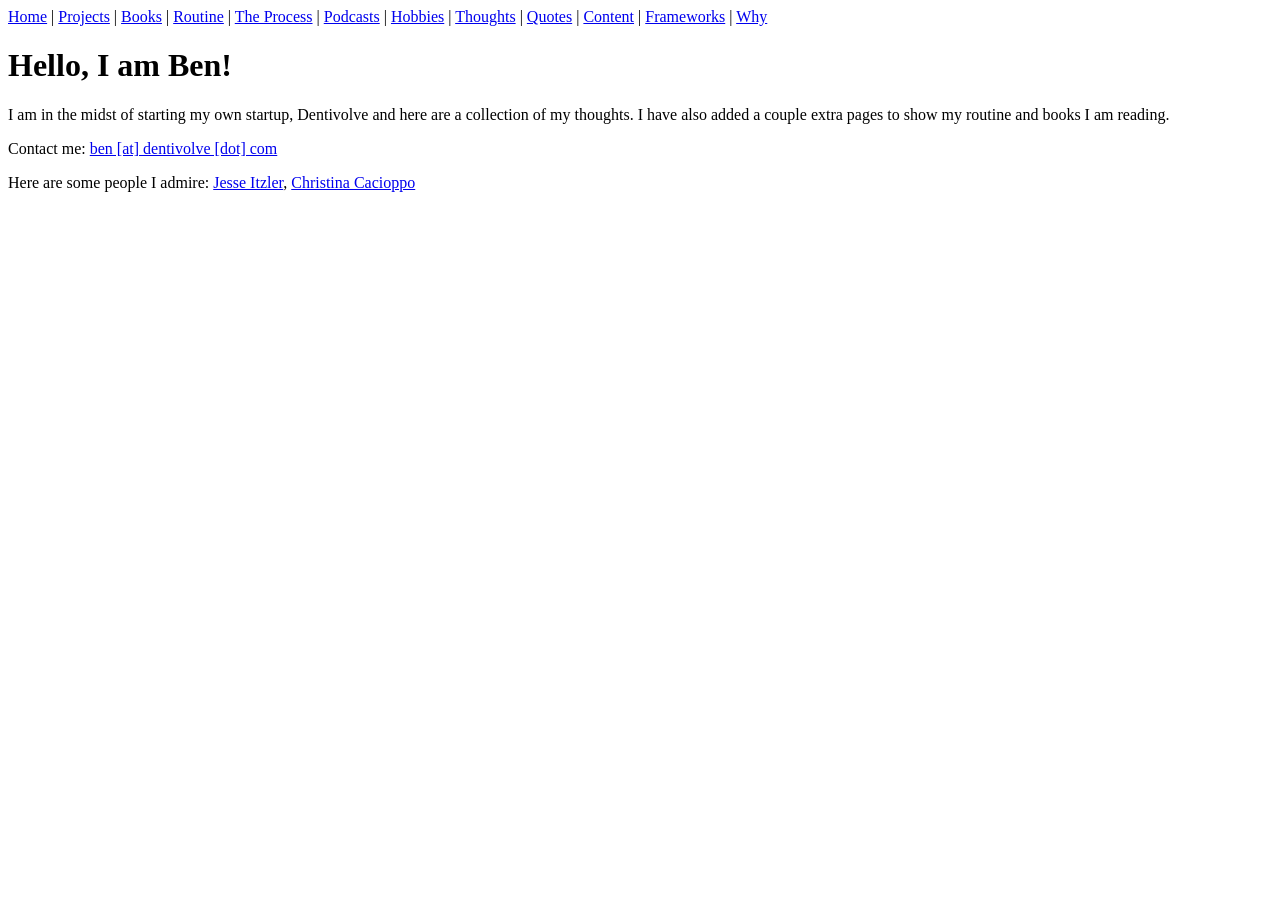
==== commit 6f09293f: "Restore original index.html as main page Co-Authored-By: Claude Opus 4.6 <noreply@anthropic.com>" ====
--- a/index.html
+++ b/index.html
@@ -4,947 +4,35 @@
     <meta charset="UTF-8">
     <meta name="viewport" content="width=device-width, initial-scale=1.0">
     <title>Benjamin Shifrin</title>
-    <style>
-        * {
-            margin: 0;
-            padding: 0;
-            box-sizing: border-box;
-        }
-
-        body {
-            background-color: #1e1e2e;
-            color: #cdd6f4;
-            font-family: 'Courier New', 'Consolas', 'Monaco', monospace;
-            font-size: 15px;
-            line-height: 1.6;
-            min-height: 100vh;
-            padding: 20px;
-            cursor: text;
-        }
-
-        #terminal {
-            max-width: 800px;
-            margin: 0 auto;
-        }
-
-        .welcome-box {
-            color: #a6e3a1;
-            margin-bottom: 8px;
-            white-space: pre;
-            overflow-x: auto;
-        }
-
-        .welcome-text {
-            color: #9399b2;
-            margin-bottom: 20px;
-        }
-
-        .output-block {
-            margin-bottom: 16px;
-        }
-
-        .prompt-line {
-            display: flex;
-            flex-wrap: wrap;
-            gap: 0;
-            margin-bottom: 2px;
-        }
-
-        .prompt-user {
-            color: #a6e3a1;
-        }
-
-        .prompt-in {
-            color: #cdd6f4;
-            margin: 0 6px;
-        }
-
-        .prompt-path {
-            color: #89b4fa;
-        }
-
-        .prompt-branch {
-            color: #f9e2af;
-            margin-left: 8px;
-        }
-
-        .input-line {
-            display: flex;
-            align-items: center;
-        }
-
-        .input-chevron {
-            color: #a6e3a1;
-            margin-right: 8px;
-            font-weight: bold;
-        }
-
-        #command-input {
-            background: transparent;
-            border: none;
-            outline: none;
-            color: #cdd6f4;
-            font-family: inherit;
-            font-size: inherit;
-            flex: 1;
-            caret-color: #a6e3a1;
-        }
-
-        #command-input::placeholder {
-            color: #585b70;
-        }
-
-        .cmd-text {
-            color: #cdd6f4;
-        }
-
-        .cmd-typed {
-            color: #cdd6f4;
-        }
-
-        .output-text {
-            color: #bac2de;
-            margin-left: 2px;
-        }
-
-        .output-text h2 {
-            color: #cba6f7;
-            font-size: 15px;
-            margin: 12px 0 4px;
-        }
-
-        .output-text h3 {
-            color: #f9e2af;
-            font-size: 15px;
-            margin: 8px 0 2px;
-        }
-
-        .help-cmd {
-            color: #fab387;
-            display: inline-block;
-            width: 120px;
-        }
-
-        .help-desc {
-            color: #9399b2;
-        }
-
-        .help-line {
-            margin-left: 16px;
-        }
-
-        a {
-            color: #89dceb;
-            text-decoration: none;
-        }
-
-        a:hover {
-            text-decoration: underline;
-        }
-
-        .section-title {
-            color: #cba6f7;
-            font-weight: bold;
-            margin: 10px 0 4px;
-        }
-
-        .subsection-title {
-            color: #f9e2af;
-            font-weight: bold;
-            margin: 8px 0 2px;
-        }
-
-        .list-item {
-            margin-left: 16px;
-        }
-
-        .list-item::before {
-            content: "- ";
-            color: #585b70;
-        }
-
-        .thought-title {
-            color: #89b4fa;
-            font-weight: bold;
-        }
-
-        .thought-date {
-            color: #585b70;
-            font-style: italic;
-        }
-
-        .quote-text {
-            color: #a6e3a1;
-            font-style: italic;
-        }
-
-        .quote-source {
-            color: #9399b2;
-            margin-left: 16px;
-        }
-
-        .framework-ask {
-            color: #f38ba8;
-            font-style: italic;
-        }
-
-        .error-text {
-            color: #f38ba8;
-        }
-
-        .em-text {
-            color: #9399b2;
-            font-style: italic;
-        }
-
-        .bold-text {
-            color: #cdd6f4;
-            font-weight: bold;
-        }
-
-        .separator {
-            color: #45475a;
-            margin: 12px 0;
-        }
-
-        .blog-container {
-            font-family: Georgia, 'Times New Roman', serif;
-            max-width: 680px;
-            margin: 16px -20px 0;
-            padding: 40px 40px 20px;
-            color: #333;
-            line-height: 1.8;
-            font-size: 17px;
-            background: #ffffff;
-            border-radius: 4px;
-        }
-
-        .blog-container a {
-            color: #0066cc;
-        }
-
-        .blog-post {
-            margin-bottom: 48px;
-        }
-
-        .blog-post-title {
-            font-family: Georgia, 'Times New Roman', serif;
-            font-size: 28px;
-            font-weight: 700;
-            color: #000000;
-            margin-bottom: 4px;
-            letter-spacing: -0.5px;
-        }
-
-        .blog-post-date {
-            font-size: 14px;
-            color: #999;
-            margin-bottom: 20px;
-        }
-
-        .blog-post-body p {
-            margin-bottom: 16px;
-            color: #333;
-        }
-
-        .blog-post-body strong, .blog-post-body b {
-            color: #000;
-        }
-
-        .blog-post-body em {
-            color: #666;
-        }
-
-        .blog-post-body ul {
-            margin: 12px 0 12px 24px;
-            color: #333;
-        }
-
-        .blog-post-body ul li {
-            margin-bottom: 6px;
-        }
-
-        .blog-divider {
-            border: none;
-            text-align: center;
-            margin: 40px 0;
-            color: #ccc;
-            font-size: 20px;
-            letter-spacing: 12px;
-        }
-
-        .blog-email {
-            border: 1px solid #ddd;
-            border-radius: 8px;
-            margin: 24px 0;
-            overflow: hidden;
-        }
-
-        .blog-email-header {
-            background: #f6f6f6;
-            padding: 12px 20px;
-            border-bottom: 1px solid #ddd;
-            font-family: 'Courier New', monospace;
-            font-size: 13px;
-            color: #666;
-        }
-
-        .blog-email-header-reply {
-            background: #e8f0fe;
-            padding: 12px 20px;
-            border-bottom: 1px solid #ddd;
-            font-family: 'Courier New', monospace;
-            font-size: 13px;
-            color: #666;
-        }
-
-        .blog-email-body {
-            padding: 20px;
-        }
-
-        .blog-email-body p {
-            margin-bottom: 14px;
-            color: #333;
-        }
-
-        @media (max-width: 600px) {
-            body {
-                font-size: 14px;
-                padding: 10px;
-            }
-
-            #command-input {
-                font-size: 16px;
-            }
-
-            .help-cmd {
-                width: 100px;
-            }
-
-            .prompt-line {
-                font-size: 12px;
-            }
-
-            .input-line {
-                padding: 4px 0;
-            }
-
-            .blog-container {
-                font-size: 16px;
-                margin: 12px -10px 0;
-                padding: 24px 20px 12px;
-            }
-
-            .blog-post-title {
-                font-size: 22px;
-            }
-
-            .blog-email-body, .blog-email-header, .blog-email-header-reply {
-                padding: 12px;
-            }
-
-            .output-text pre {
-                font-size: 8px;
-                overflow-x: auto;
-            }
-        }
-    </style>
 </head>
 <body>
-    <div id="terminal">
-        <div id="output"></div>
-        <div class="prompt-line">
-            <span class="prompt-user">visitor@benshifrin.com</span>
-            <span class="prompt-in">in</span>
-            <span class="prompt-path">~</span>
-            <span class="prompt-branch">main</span>
-        </div>
-        <div class="input-line">
-            <span class="input-chevron">&#10095;</span>
-            <input type="text" id="command-input" placeholder="Type 'help' for commands" autofocus autocomplete="off" autocapitalize="off" spellcheck="false">
-        </div>
-    </div>
-
+    <nav>
+        <a href="index.html">Home</a> |
+        <a href="projects.html">Projects</a> |
+        <a href="books.html">Books</a> |
+        <a href="routine.html">Routine</a> |
+        <a href="StartupJourneyThoughts.html">The Process</a> |
+        <a href="podcasts.html">Podcasts</a> |
+        <a href="Hobbiest.html">Hobbies</a> |
+        <a href="Thoughts.html">Thoughts</a> |
+        <a href="quotes.html">Quotes</a> |
+        <a href="content.html">Content</a> |
+        <a href="frameworks.html">Frameworks</a> |
+        <a href="Why.html">Why</a>
+    </nav>
+    <h1>Hello, I am Ben!</h1>
+    <p>I am in the midst of starting my own startup, Dentivolve and here are a collection of my thoughts. I have also added a couple extra pages to show my routine and books I am reading.</p>
+    <p>Contact me: <a id="email-link"></a></p>
     <script>
-        const commands = {};
-        const commandHistory = [];
-        let historyIndex = -1;
-
-        // ── Command definitions ──
-
-        commands.help = function() {
-            return `<div class="output-text"><pre style="color:#fab387; margin-bottom:12px; line-height:1.2;">
- █   █ █████ █    ████ █████ █   █ █████
- █   █ █     █   █     █   █ ██ ██ █
- █ █ █ ████  █   █     █   █ █ █ █ ████
- █ █ █ █     █   █     █   █ █   █ █
-  █ █  █████ ████ ████ █████ █   █ █████</pre> Available commands:
-<div class="help-line"><span class="help-cmd">home</span><span class="help-desc">- who is ben?</span></div>
-<div class="help-line"><span class="help-cmd">projects</span><span class="help-desc">- what I've built</span></div>
-<div class="help-line"><span class="help-cmd">books</span><span class="help-desc">- what I'm reading</span></div>
-<div class="help-line"><span class="help-cmd">routine</span><span class="help-desc">- how I work</span></div>
-<div class="help-line"><span class="help-cmd">process</span><span class="help-desc">- the startup process</span></div>
-<div class="help-line"><span class="help-cmd">podcasts</span><span class="help-desc">- what I listen to</span></div>
-<div class="help-line"><span class="help-cmd">hobbies</span><span class="help-desc">- what I do for fun</span></div>
-<div class="help-line"><span class="help-cmd">thoughts</span><span class="help-desc">- my writing</span></div>
-<div class="help-line"><span class="help-cmd">quotes</span><span class="help-desc">- words I live by</span></div>
-<div class="help-line"><span class="help-cmd">content</span><span class="help-desc">- content I recommend</span></div>
-<div class="help-line"><span class="help-cmd">frameworks</span><span class="help-desc">- how I think</span></div>
-<div class="help-line"><span class="help-cmd">why</span><span class="help-desc">- my purpose</span></div>
-<div class="help-line"><span class="help-cmd">contact</span><span class="help-desc">- get in touch</span></div>
-<div class="help-line"><span class="help-cmd">clear</span><span class="help-desc">- clear the terminal</span></div></div>`;
-        };
-
-        commands.home = function() {
-            return `<div class="output-text">
-Hello, I am Ben!
-
-I am in the midst of starting my own startup, Dentivolve, and here are a collection of my thoughts. I have also added a couple extra pages to show my routine and books I am reading.
-
-Contact me: ben [at] dentivolve [dot] com
-
-People I admire: <a href="https://jesseitzler.com/blogs/free-swim" target="_blank">Jesse Itzler</a>, <a href="https://www.christinacacioppo.com/" target="_blank">Christina Cacioppo</a></div>`;
-        };
-
-        commands.projects = function() {
-            return `<div class="output-text">
-<span class="section-title">Projects Over the Past 7 Months</span>
-
-<div class="list-item"><span class="bold-text">AI Coach for Receptionists</span> (didn't realize the size of competitors until a month in)</div>
-<div class="list-item"><span class="bold-text">Most Technically Advanced Referral Program in Dentistry</span> (in office but not enough value generated yet)</div>
-<div class="list-item"><span class="bold-text">Trained a CV model on 1000 images of Tooth Images</span> (Integration with Dexis too technically complex)</div>
-<div class="list-item"><span class="bold-text">Changing the Way Specialists Communicate and Increasing Patients</span> (still working on it and talking to users)</div>
-<div class="list-item"><span class="bold-text">3D Render to Realtime Show Patients High Value Treatment Plans</span></div>
-<div class="list-item"><span class="bold-text">AI-Generated SEO Blogs</span> (boring)</div>
-<div class="list-item"><span class="bold-text">AI Insurance Negotiation</span></div>
-
-<span class="subsection-title">Dentivolve (Current)</span>
-HIPAA-compliant communications and CRM platform for dental specialists. Automates referral letters, gives referring doctors a one-click portal to track patients, and integrates with OpenDental. Built with React + FastAPI on AWS.
-
-Specialists lose revenue when referring doctors don't follow through on referrals. Dentivolve closes that loop.</div>`;
-        };
-
-        commands.books = function() {
-            return `<div class="output-text">
-<span class="section-title">Books I Have Read This Year</span>
-
-<div class="list-item"><span class="bold-text">Shoe Dog</span> by Phil Knight — Should've traveled the world for longer</div>
-<div class="list-item"><span class="bold-text">Blitzscaling</span> by Reid Hoffman, Chris Yeh — Networks effects are great, but Im focusing on PMF rn</div>
-<div class="list-item"><span class="bold-text">Billion Dollar Whale</span> by Bradley Hope, Tom Wright — Pissed me off</div>
-<div class="list-item"><span class="bold-text">Elon Musk</span> by Ashlee Vance — Become a better story teller</div>
-<div class="list-item"><span class="bold-text">The Everything Store</span> by Brad Stone — Don't try to create a flywheel, but have one ready before purchasing another business. Bezos started a company at age 30.</div>
-<div class="list-item"><span class="bold-text">How to Win at the Sport of Business</span> by Mark Cuban — Cuban did all the stuff I am doing now, but he was getting wasted all the time!</div>
-<div class="list-item"><span class="bold-text">Steve Jobs</span> by Walter Isaacson — Simplicity is key. I bought a whiteboard because of him. A customer should be able to navigate to anything on a website in 3 clicks.</div>
-<div class="list-item"><span class="bold-text">Unleash the Power of Storytelling</span> by Rob Biesenbach</div>
-<div class="list-item"><span class="bold-text">Community Oriented Dentist</span></div>
-<div class="list-item"><span class="bold-text">Grow Your Practice Online</span></div>
-
-<span class="section-title">Books I Want to Read This Year</span>
-
-<div class="list-item"><span class="bold-text">Extreme Ownership</span> by Jocko Willink, Leif Babin</div>
-<div class="list-item"><span class="bold-text">High Output Management</span> by Andrew S. Grove</div>
-<div class="list-item"><span class="bold-text">The Hard Thing About Hard Things</span> by Ben Horowitz</div>
-<div class="list-item"><span class="bold-text">Invent and Wander</span> by Walter Isaacson, Jeff Bezos</div>
-<div class="list-item"><span class="bold-text">The Innovator's Dilemma</span> by Clayton M. Christensen</div>
-<div class="list-item"><span class="bold-text">Autobiography of a Yogi</span> by Paramahansa Yogananda</div>
-<div class="list-item"><span class="bold-text">The Trial</span> by Franz Kafka</div></div>`;
-        };
-
-        commands.routine = function() {
-            return `<div class="output-text">
-<span class="section-title">Routine</span>
-
-<span class="em-text">In the first 30 years of your life, you make your habits. For the last 30 years of your life, your habits make you. - Steve Jobs</span>
-
-I have been cultivating a routine that I have been very proud of. I just started having this routine around 6 months ago, since I noticed that successful people had focused routines. I have stolen every one of these habits from podcasts or books I have read. I'm a thief!
-
-<span class="subsection-title">Morning Routine</span>
-I journal as I wake up. I do this by writing what I am grateful for, some thoughts, self-affirmations, and if I can remember, my dreams.
-I meditate by watching <a href="https://www.youtube.com/watch?v=tybOi4hjZFQ&vl=en" target="_blank">this video</a> when I wake up.
-
-<span class="subsection-title">Evening Routine</span>
-The secret to a great day is by having a successful evening before. I do this by journaling and writing what I need to get done the next day and scheduling it on my Google Calendar.
-I have mostly quit drinking due to focused prioritization.
-
-<span class="subsection-title">Goal Planning</span>
-At the beginning of the month, I put my monthly goal in my Google Calendar.
-Every Sunday, I write my weekly goals and place on my Google Calendar the main goals of that week to look back on. I do this while journaling.
-
-<span class="subsection-title">Workout</span>
-I try to workout every day, and go on a run at 6am on Mondays to do something hard to start the week.
-Current splits:
-<div class="list-item">Squat: 315 x 5</div>
-<div class="list-item">Bench: 225 x 3</div>
-<div class="list-item">Plank: 2:35</div>
-<div class="list-item">Run: 8:20 x 4.4</div>
-<div class="list-item">Headstand: No</div>
-<div class="list-item">Muscle-up: No</div>
-<div class="list-item">Stairmaster: 30 minutes on 10 incline</div>
-
-<span class="subsection-title">Check-Ins</span>
-Every 2-weeks I send an email to founders I admire and people who are involved in startups, discussing this: What I said I was going to do, What did I do, What am I going to do next, What keeps me up at night.
-I also do weekly accountability checks, using this <a href="https://docs.google.com/forms/d/e/1FAIpQLSebQoICPPKqH8RB-G2iOsp4NLYFgKYzBxR3PNePPg4nREd9xQ/viewform?usp=header" target="_blank">google form</a> that I took from <a href="https://www.christinacacioppo.com/" target="_blank">Christina</a>.
-
-<span class="subsection-title">Social Media</span>
-I have always struggled with social media so I have deleted most of the social media apps. I still use Twitter/X occasionally and keep my LinkedIn (which I hope to delete soon). I block most websites on my computer so they don't distract me.
-
-<span class="subsection-title">Phone Use</span>
-I try to limit phone use throughout the day. Before bed, I place my phone downstairs so I don't use it before bed and wake up without my phone. This has been a wonderful change.
-
-<span class="subsection-title">Therapy</span>
-This year I have begun going to therapy.
-
-<span class="subsection-title">Languages</span>
-I meet a tutor on Preply once a week to learn Russian.</div>`;
-        };
-
-        commands.process = function() {
-            return `<div class="output-text">
-<span class="section-title">The Process</span>
-
-There are different ways to start a startup, but they mostly boil down to this:
-<span class="em-text">You are either coding shit, selling shit, or doing jack shit</span>
-
-<span class="subsection-title">Coding Shit</span>
-My stack is mostly VS Code + Claude Code. I use Kanband boards and create PRDs for what I need to build.
-
-<span class="subsection-title">Selling Shit</span>
-At the moment, my main channels of talking to customers are cold calls, walking unannounced into customer offices, and referrals.
-
-Here are my customer discovery questions, I try to use techniques from the "Mom Test" so I try to get the customer to speak as much as possible.
-
-<span class="subsection-title">Discovery Questions</span>
-<div class="list-item">How do you communicate currently with GPs?</div>
-<div class="list-item">Walk me through what happens after you refer a patient out for clearance.</div>
-<div class="list-item">What percent of patients have this problem?</div>
-<div class="list-item">What are the most common reasons patients don't end up booking treatment?</div>
-<div class="list-item">When's the last time you had to chase down whether a patient completed work somewhere else?</div>
-<div class="list-item">What's your current PMS?</div>
-<div class="list-item">How do you track patients who were referred out but never came back?</div>
-<div class="list-item">Do you know how much unscheduled treatment is sitting in your system right now?</div>
-<div class="list-item">If you had to guess, how many patients per month fall through the cracks because of this?</div>
-<div class="list-item">Are you paying for anything right now that tries to solve this?</div>
-<div class="list-item">What have you tried to solve this? How much time does your team spend on it per week?</div>
-<div class="list-item">If you were going to bring on a new tool like this, who else would need to be involved?</div>
-<div class="list-item">On a scale of 1/10 how painful is this?</div>
-<div class="list-item">What's the most time-consuming task for your front desk every day?</div>
-<div class="list-item">If you hired someone today and you have them sit next to you and do work for you, what would you have them do?</div>
-
-<span class="subsection-title">Pivot Questions</span>
-<div class="list-item">What is the biggest headache in your office right now?</div>
-<div class="list-item">Do they like their marketing company?</div>
-<div class="list-item">Is this a burning pain point?</div>
-<div class="list-item">How much would they pay for this?</div></div>`;
-        };
-
-        commands.podcasts = function() {
-            return `<div class="output-text">
-<span class="section-title">Podcasts I Like</span>
-
-<div class="list-item"><a href="https://open.spotify.com/show/5t7l5Vv8goSi5tm7YP8C8m" target="_blank">A Product Market Fit Show</a></div>
-<div class="list-item"><a href="https://open.spotify.com/show/3mliji9352UAk3XnWElnDV" target="_blank">My First Million</a></div>
-<div class="list-item"><a href="https://open.spotify.com/show/44fllCS2FTFr2x2kjP9xeT" target="_blank">Hard Fork</a></div>
-<div class="list-item"><a href="https://open.spotify.com/show/7txiovdzPARhjm18NwMUYj" target="_blank">Founders</a></div>
-<div class="list-item"><a href="https://open.spotify.com/show/6E709HRH7XaiZrMfgtNCun" target="_blank">How I Built This</a></div>
-<div class="list-item"><a href="https://open.spotify.com/show/0d9BxIHwVSz3qq9ssblGoC" target="_blank">Empires</a></div></div>`;
-        };
-
-        commands.hobbies = function() {
-            return `<div class="output-text">
-Sometimes I forget what my hobbies are, so I wrote them down here.
-
-<span class="section-title">Hobbies</span>
-
-<div class="list-item">Yoga</div>
-<div class="list-item">Books</div>
-<div class="list-item">Working Out</div>
-<div class="list-item">Board Games</div>
-<div class="list-item">Self Help</div>
-<div class="list-item">Atlanta Hawks</div>
-<div class="list-item">Traveling</div>
-<div class="list-item">Podcasts</div></div>`;
-        };
-
-        commands.thoughts = function() {
-            return `<div class="blog-container">
-
-<div class="blog-post">
-<div class="blog-post-title">Learnings from Religion</div>
-<div class="blog-post-date">March 3, 2026</div>
-<div class="blog-post-body">
-<p>I was leaving a conference and sat next to someone wearing a suit on my flight. He was a Mormon on his way for his mission trip to Peru for two years. There are many Mormon founders, so I was excited to hear more about their routine and what might have caused this trend.</p>
-<p><b>Rejection.</b> Mormons get rejected, a lot. They stand in the street approaching others and get constantly told no. The 19 year old I was sitting with said he gets one baptism a month. That's a lot of rejection! You have to learn how to be good at talking to others. Their job depends on it.</p>
-<p><b>Routine.</b> Mormons have strict routines. They go to bed at 10:30 and wake up at 6:30 every day. They only get one day off, his was a Monday. Even their days off are controlled, they can't watch movies for the entire two years.</p>
-<p><b>Sacrifice.</b> They aren't allowed to drink coffee, black tea, alcohol, use nicotine products, etc. They have to leave their phones back home and are provided phones by the church that are closely monitored. They aren't allowed to use social media and the closest they get to it are shared Google Photo links that they send to their friends to interact with each other's photos. They are only allowed to talk to their family on certain days unless it's their birthday.</p>
-<p><b>Support.</b> They have medics and trained people that support them while abroad, but the man I spoke to will not be going to the dentist for two years. They are provided some goods, mostly through donations, but they expect to spend roughly $10,000 for the two years. Most of their food and housing is provided.</p>
-<p><b>Appearance.</b> They are constantly dressed to impress. They make it look like what they are doing is important.</p>
-<p><b>Purpose.</b> When you speak to them, they sound like they know their purpose in life. Unlike many people in their 20s. What they are doing takes tremendous sacrifice, leaving everyone they know to go somewhere to be rejected constantly.</p>
-<p><b>Overall Learnings.</b> Talking to someone so different from me was a great learning experience. Our purposes felt very different but our actual structure for our lives were strangely similar. I yearn to move to SF to meet people similar to me, but on this flight I did find someone. He had a wildly different purpose, but our conviction to our calling was the same.</p>
-</div>
-</div>
-
-<div class="blog-divider">...</div>
-
-<div class="blog-post">
-<div class="blog-post-title">On Talking to Customers, GTM, and Pivot Strategy</div>
-<div class="blog-post-date">March 4, 2026</div>
-<div class="blog-post-body">
-<p><em>This is going to be a stream of consciousness and might be mostly wrong. If so, you can email me. I am also a little sick, and that always affects my mental state.</em></p>
-<p>Customer discovery, the most important thing early stage startups should be doing. At least, IMO. Selling in healthcare is not easy, just like selling any B2B. I'd say the difficulty of selling in healthcare is there isn't a LinkedIn for most doctors. There isn't a LinkedIn Sales Navigator to message every doctor in the area. They don't use LinkedIn.</p>
-<p>Now, how do you talk to doctors then? I have found the best way is to ask doctors to connect you with their friends, and to make friends with them at conferences.</p>
-<p>Cold outbound becomes a numbers game, and the numbers are poor. My sample size is small, but name dropping working at a nearby office gets me past 50% of the gatekeepers and then it's up to me that the decision maker will have the time to set up a meeting. This is in person as well.</p>
-<p>So, what I am getting at is if it's really hard to talk to customers, and you aren't even selling anything then what percent will want to buy your product? Expanding on this point. People are generally nice, I'd say a higher percent would be nice and want to talk to you than want to buy your product.</p>
-<p>I guess it's different if them speaking to you is them doing you a favor, but if your product is so good then they feel like you are helping them by selling to them?</p>
-<p>Maybe it's my own insecurities, and worries about the product I am selling.</p>
-<p>I sense a pivot coming. I feel like my design partner is doing me a favor by using my product, and I think he feels that way too. If I don't see real usage numbers yet. I know it feels like giving up early but my design partner is highly specialized so finding another one like him will be hard, and these people are doing it for free. I am narrowing down on a narrow industry to find design partners.</p>
-<p>I read and saw that if you find product market fit the customer will buy your sales pitch 50% of the time. So, if I was selling a product that solves a real problem in the office then they would buy what I am selling 50% of the time. Let's do the numbers.</p>
-<p>Let's say the size of opportunity in my state is 500.</p>
-<ul>
-<li>Cold calling gets me on a good day 3 meetings out of 25. (3 hours of time) (12%)</li>
-<li>In person outbound gets me a meeting 1 out of 5 times (2 hours of time) (20%)</li>
-</ul>
-<p>So taking the average, I would be able to have meetings with 80 offices. When I speak to offices a large percent, let's say 80%, says this problem isn't significant for them. So that leaves 16 offices, and half would actually buy this product at product market fit so 8 offices. My price for this product would be $200 a month max. So, $1,600. I know this is very rough, and probably very wrong.</p>
-<p>One thing to take note of is that my product would benefit from network effects but network effects are only strong once you are providing enough value for more users to join on the network.</p>
-<p>I am setting a new deadline. This month, I am going to have to decide if it will be worth pivoting. I cannot let my stubbornness deceive me. The only way to figure this out is to talk to more customers. Coding isn't gonna help me anymore. That's true. I am going to have to figure out the best way to talk to customers. I am a little sick, but that's my plan.</p>
-
-<div class="blog-email">
-<div class="blog-email-header"><b>From:</b> The Investor &nbsp; <b>To:</b> Benjamin Shifrin<br><b>Subject:</b> Re: On talking to customers and GTM</div>
-<div class="blog-email-body">
-<p>Hey,</p>
-<p>Thanks for sending this over. I read the whole thing. You asked me to email you if you were mostly wrong, so here I am.</p>
-<p>You are doing what a lot of founders do, which is building a math problem to justify a feeling you already have. You wrote an entire post rationalizing a pivot before you have even done the work to invalidate the current idea. That is not rigor. That is fear dressed up as analysis.</p>
-<p><b>First, your TAM math is backwards.</b> You are starting with 500 offices in your state and working down to $1,600/mo. That is not a market size problem. That is a pricing and expansion problem. If the only addressable market for your product is 500 offices in one state at $200/mo, you do not have a startup. You have a small local business. But I do not think that is actually true. I think you have not thought hard enough about whether this product could serve adjacent specialties, whether the price could be 10x higher if you solved a deeper problem, or whether you are artificially constraining the market because the current version of the product is too narrow.</p>
-<p><b>Second, you are confusing difficulty of sales with weakness of product-market fit.</b> Selling to doctors is hard. You said it yourself. But you are conflating the friction of reaching them with the signal of whether they want what you are building. Those are two completely different things. Enterprise sales to hospitals is brutal and those companies are worth billions. Difficulty of access is not evidence of low demand.</p>
-<p><b>Third, the design partner thing concerns me more than anything else you wrote.</b> You said you sense he is doing you a favor. That is the most important sentence in this entire post and you almost buried it. If your design partner is not pulling the product out of your hands, if he is not asking you when the next feature ships, if he is not telling colleagues about it without you asking, then you have a real problem. But the problem is not &ldquo;I need to pivot.&rdquo; The problem might be &ldquo;I built the wrong thing for the right person&rdquo; or &ldquo;I built the right thing for the wrong person.&rdquo; Have you sat down with him and asked him directly: if I took this away tomorrow, what would you do?</p>
-<p><b>Fourth, you have not talked to enough people to know anything.</b> You are drawing conclusions from a tiny sample and you know it. A plan is: I will talk to 40 doctors in the next 3 weeks. Here is how I will reach them. Here is what I will ask. Here is how I will track what I learn. Here is the specific signal that tells me to keep going or stop. You need a system, not a vibe.</p>
-<p><b>Fifth, stop averaging your cold call and in-person conversion rates.</b> In-person at 20% is solid. That tells me the product resonates when you can actually get in front of someone and explain it. Double down on what works. Go to every conference. Show up at every medical society dinner. Ask every friendly doctor for 3 introductions. Warm intros in healthcare are the entire game.</p>
-<p><b>Sixth, the 50% close rate at PMF thing is not a universal law.</b> It is a heuristic and it varies wildly by industry, price point, and buyer type. Do not anchor on someone else's framework. Build your own based on what you are actually seeing.</p>
-<p><b>Here is what I would tell you to do:</b></p>
-<p>Stop building. Have 30 real conversations in the next 3 weeks. Not pitches. Conversations. Ask them what the worst part of their day is. Ask them what they wish existed. Do not mention your product for the first 15 minutes.</p>
-<p>Get honest with your design partner. Ask the hard question. Record what he says, not what you hope he says.</p>
-<p>Set a real decision criteria. Not &ldquo;I will decide this month.&rdquo; Something like: if fewer than 5 out of 30 doctors describe the problem I am solving as a top-3 pain point, I will pivot. Write it down before you start so you cannot move the goalposts.</p>
-<p>If you do pivot, pivot toward the pain you hear most often in those 30 conversations. Do not pivot toward a new idea you had in the shower. Pivot toward evidence.</p>
-<p>You are not out of the game. But you need to move faster, with more structure, and with less narrative-building around why it might not work.</p>
-<p>Go talk to people.</p>
-</div>
-</div>
-
-<div class="blog-email">
-<div class="blog-email-header-reply"><b>From:</b> Benjamin Shifrin &nbsp; <b>To:</b> The Investor<br><b>Subject:</b> Re: Re: On talking to customers and GTM</div>
-<div class="blog-email-body">
-<p><b>Devising a structured &ldquo;pivot plan&rdquo;</b></p>
-<p>First, yes I will create a plan throughout the next couple days. I will go &ldquo;pencils down&rdquo; and actually figure out what my customers want and go even harder on reaching out for conversations. There have been a lot of people that have cancelled my meetings. I am going to follow up even stronger.</p>
-<p><b>My design partner.</b></p>
-<p>I will be meeting my DP in his office this Friday. I am going to really examine the product in his office and yes ask him real questions of how this would affect his day to day if it didn't exist. It is correct that he is not pulling the product out of me. But, he hasn't used it yet. I am going to come up with a plan to talk to him and have great questions to ask him.</p>
-<p><b>TAM:</b></p>
-<p>Speaking about TAM is rarely worth it since I know it can always change. However, I am not selling to hospitals. I am selling to dentist offices that are used to paying max a few hundred dollars for my solution.</p>
-<p>I need to think more what my objectives and metrics for pivoting are, but that will be my priority today. I have always told myself the last thing I want to do is make something no one wants, and well, it's time for the reckoning.</p>
-</div>
-</div>
-</div>
-</div>
-
-<div class="blog-divider">...</div>
-
-<div class="blog-post">
-<div class="blog-post-title">Not Everyone is Going to Make It</div>
-<div class="blog-post-date">March 4, 2026</div>
-<div class="blog-post-body">
-<p>Not everyone is going to make it, and that's okay.</p>
-<p>I flew from Atlanta to Chicago to a trade show by myself to network in the industry. I got incredibly excited when I saw a company from the most famous startup incubator of all time, people like me, trying to start a company in healthcare. I was immediately drawn to their background and what got them started in the industry.</p>
-<p>They were a group of incredibly start college grads that declined opportunities in corporate America to start their own business, founding their company in SF. My path while different was aligned with theirs and it felt like I was getting closer to creating a real network in the industry.</p>
-<p>I could tell they were focused, and stressed. That's fine. I am too. I think the conference went well for them and we had great conversations, but they couldn't hang out in the evenings due to the pressure they were putting on themselves.</p>
-<p>Since then, I have texted them a couple times but our communications have stopped.</p>
-<p>I don't know if it's just me, but I tend to look people up when Im bored. Even their companies as well, that's why I had to delete social media I guess.</p>
-<p>Today, they just pivoted. It looks like they are building in another vertical and I don't know how this makes me feel, for one I was excited to talk with other founders in this space but also does this mean this group of smart co-founders saw the opportunity or lack thereof and switched? How does this reflect on me? I worry that my stubbornness leads me down to the wrong path in building the product.</p>
-<p>I also know that this is a marathon, as the barrier to becoming a software founder diminishes to a $20 Claude Code plan the ones that will be able to start a business won't be how smart and technical you are but on grit, taste, and execution.</p>
-<p>I hope to see them at the next healthcare conference that they told me they would be attending. If not, I know that meeting them was still highly impactful for me, and I wish them the best of luck.</p>
-</div>
-</div>
-
-<div class="blog-divider">...</div>
-
-<div class="blog-post">
-<div class="blog-post-title">Difficult Conversations</div>
-<div class="blog-post-date">March 5, 2026</div>
-<div class="blog-post-body">
-<p>The more difficult conversations you have the better your life will be.</p>
-<p>There are two types of difficult conversations you can have, ones with yourself and ones with others. Joining the workforce after college allows you to have few difficult conversations, save for a salary negotiation or maybe an interview. That's comfortable, and fine for others. I am at a point where comfort is not what I am seeking, growth does not lie in comfort. It is on another plane. This week I have knocked on 10 doors of offices to show them my product and had one sales meeting.</p>
-<p>The hardest question I have asked someone this year is if they would pay $x amount for my product, but I did it. Their answer is pivotal to my journey of starting a business. It has taken me a lot of time to understand that the answers to my company aren't going to be found at home. I tried to find them by solving problems while working in the family office. But, the best method is to talk to as many people you can.</p>
-<p>Your customers will tell you their biggest problems. They will beg for you to make the solution and are waiting for you to say you have solved their problem in a certain way. Listening to them is the only way.</p>
-<p>Difficult conversations are also found in personal life, I have neglected difficult conversations in relationships that I still regret. I also have struggled with difficult conversations with myself. Is what I am working on the right thing? Am I wasting my time?</p>
-<p>I think accepting that I am shying away from the conversations is the first step. My next is to build a real framework to have mental model to face these conversations.</p>
-<p>Now, I seek difficult conversations. Ive had two this week, next week, I'd like 5.</p>
-<p>That is where I will find my real growth.</p>
-</div>
-</div>
-
-<div class="blog-divider">...</div>
-
-<div class="blog-post">
-<div class="blog-post-title">Petitions</div>
-<div class="blog-post-date">March 7, 2026</div>
-<div class="blog-post-body">
-<p>After my time trying to start a company, and my trials and tribulations. I think I figured something out. Once again, I think. Starting a company is like those solicitors on a busy sidewalk with a petition in hand. Now that I moonlight as a solicitor sometime, I tend to cut them some slack.</p>
-<p>As an early-stage founder, you are the solicitor. You should be the person with a petition in their hand. You are petitioning your future self to work on a project. Building a company, time is your most valuable asset because everyone has a timeline or a deadline for how long they'll be working on their business. You should make sure that when you are building out your company, you are spending your time on high-leverage activities.</p>
-<p>This is incredibly important. I was listening to a podcast and in the podcast they're saying that before the startup, the build phase, there's a research phase. If you don't do the research phase well enough, you're going to be doing it anyways after you build the product, when you try to sell to customers.</p>
-<p>I see what he's saying now because I'm in the research phase. Turns out that if you don't do enough research beforehand when pre-build, you will figure out whether or not this would be a real business after spending months building out the product.</p>
-<p>This petition is an analogy for talking to customers. You are going to need to talk to customers and to ask them, &ldquo;Is this a problem you have?&rdquo; If so, will you sign this petition or will you sign this future work order to buy this product?</p>
-<p>After going into over 10 offices this past week, I found that this is the best way because you can directly go to your customer with mock-ups of the product and if they tell you that they will buy this next week and you make up some kind of reason that it actually can't be done next week, then you build a product.</p>
-<p>I know this sounds antithetical to a startup where you want to build an MVP and ship it fast but at least this gives a lot more clarity on what to work on.</p>
-<p>Ben</p>
-</div>
-</div>
-
-</div>`;
-        };
-
-        commands.quotes = function() {
-            return `<div class="output-text">
-<span class="section-title">Quotes I Like</span>
-
-<div class="quote-text">"Do not let your fire go out, spark by irreplaceable spark in the hopeless swamps of the not-quite, the not-yet, and the not-at-all. Do not let the hero in your soul perish in lonely frustration for the life you deserved and have never been able to reach. The world you desire can be won. It exists.. it is real.. it is possible.. it's yours."</div>
-<div class="quote-source">— Atlas Shrugged</div>
-
-<div class="quote-text">"Appear weak when you are strong, and strong when you are weak."</div>
-<div class="quote-source">— The Art of War</div>
-
-<div class="quote-text">"You have no responsibility to live up to what other people think you ought to accomplish."</div>
-<div class="quote-source">— Surely You're Joking, Mr. Feynman!</div>
-
-<div class="quote-text">"What would you do if you weren't afraid?"</div>
-<div class="quote-source">— Lean In</div>
-
-<div class="quote-text">"I may not have been sure about what really did interest me, but I was absolutely sure about what didn't."</div>
-<div class="quote-source">— The Outsider</div>
-
-<div class="quote-text">"Don't be too timid and squeamish about your actions. All life is an experiment. The more experiments you make the better."</div>
-<div class="quote-source">— Ralph Waldo Emerson, 1841</div>
-
-<div class="quote-text">"Becoming is better than being."</div>
-<div class="quote-source">— Mindset</div>
-
-<div class="quote-text">"Your time is limited, so don't waste it living someone else's life."</div>
-<div class="quote-source">— Becoming Steve Jobs</div>
-
-<div class="quote-text">"A healthy feeling of inferiority is not something that comes from comparing oneself to others; it comes from one's comparison with one's ideal self."</div>
-<div class="quote-source">— The Courage to Be Disliked</div>
-
-<div class="quote-text">"Everything can be taken from a man but one thing: the last of the human freedoms—to choose one's attitude in any given set of circumstances, to choose one's own way."</div>
-<div class="quote-source">— Man's Search for Meaning</div>
-
-<div class="quote-text">"There is nothing more important to true growth than realizing that you are not the voice of the mind - you are the one who hears it."</div>
-<div class="quote-source">— The Way of the Superior Man</div>
-
-<div class="quote-text">"We can't have change without loss, which is why so often people say they want change but nonetheless stay exactly the same."</div>
-<div class="quote-source">— Maybe You Should Talk to Someone</div>
-
-<div class="quote-text">"Work is a rubber ball. If you drop it, it will bounce back. The other four balls-- family, health, friends, integrity-- are made of glass."</div>
-<div class="quote-source">— The ONE Thing</div></div>`;
-        };
-
-        commands.content = function() {
-            return `<div class="output-text">
-<span class="section-title">Content I Consume</span>
-
-<span class="subsection-title">Websites</span>
-<div class="list-item"><a href="https://www.goodbooks.io/" target="_blank">Good Books</a></div>
-<div class="list-item"><a href="https://patrickcollison.com/fast" target="_blank">Patrick Collison - Fast</a></div>
-
-<span class="subsection-title">Blogs</span>
-<div class="list-item"><a href="https://jesseitzler.com/blogs/free-swim" target="_blank">Jesse Itzler - Free Swim</a></div>
-<div class="list-item"><a href="https://midlifemale.com/you-owe-your-past-nothing/" target="_blank">You Owe Your Past Nothing</a></div>
-<div class="list-item"><a href="https://jamesclear.com/3-2-1/january-15-2026" target="_blank">James Clear - 3-2-1</a></div>
-<div class="list-item"><a href="https://venturehacks.com/cap-table#" target="_blank">Venture Hacks - Cap Table</a></div>
-<div class="list-item"><a href="https://paulgraham.com/articles.html" target="_blank">Paul Graham - Essays</a></div>
-<div class="list-item"><a href="https://davidcummings.org/" target="_blank">David Cummings</a></div>
-<div class="list-item"><a href="https://chasefagen.com" target="_blank">Chase Fagen</a></div>
-
-<span class="subsection-title">Quotes</span>
-<div class="list-item"><a href="https://www.goodreads.com/work/quotes/1687522-de-brieven-van-vincent-van-gogh" target="_blank">Vincent van Gogh - Letters</a></div></div>`;
-        };
-
-        commands.frameworks = function() {
-            return `<div class="output-text">
-<span class="section-title">Frameworks and Mindset</span>
-
-The hard part of building a company is that no one is telling you what to do. There isn't a step-by-step how-to guide on YouTube or the internet. I guess there are, but following some random influencer wont let you be successful especially because they will probably sell you drop shipping lol.
-
-I've been studying the greatest entrepreneurs and visionaries, and it seems like a lot of them have specific frameworks and mental models in their mind before they start their company or while they're figuring out what to build on.
-
-<span class="subsection-title">Startup Frameworks</span>
-
-<span class="bold-text">Solve a problem</span>
-Starting a company at its core is solving a problem for the end-user. Defining the problem clearly and explaining it to a user is key.
-<span class="framework-ask">Ask: What is the problem you are solving? How many people have confirmed this is a problem they face?</span>
-
-<span class="bold-text">Competition is good</span>
-MySpace started before Facebook, AltaVista started before Google. Competition means that others have found product market fit and have validated your idea.
-<span class="framework-ask">Ask: What can you do differently from your competition?</span>
-
-<span class="bold-text">High leverage</span>
-There are endless things to do when starting your own company. Prioritization is key. Talking to customers would be most important for me at this stage.
-<span class="framework-ask">Ask: Write down everything your company needs to do. Find what is most pivotal and prioritize accordingly.</span>
-
-<span class="bold-text">Bottlenecks</span>
-Usually when starting a company there are two things: making things and selling things. What is your bottleneck? Focused time spent coding? Or lack of connections in the industry?
-<span class="framework-ask">Ask: What is stopping me from doing whats most important?</span>
-
-<span class="bold-text">Failing fast/Wasting Time</span>
-Time is the most precious thing a startup has. The only thing I don't want to do is waste my time working on projects that no one wants.
-<span class="framework-ask">Ask: What would be the reason I failed? Test those hypotheses.</span>
-
-<span class="bold-text">Talking to other people/Specifics</span>
-Ask "How many times has this affected you in the past month" — that will tell you much more of their burning pain points.
-<span class="framework-ask">Ask: What specifics can I ask the customer?</span>
-
-<span class="bold-text">Save money, make money, save time</span>
-Most companies save money, make money, or save the customer time. Measure it. That will show your strength in the market.
-
-<span class="bold-text"><a href="https://pmarchive.com/guide_to_startups_part4.html" target="_blank">Product Market Fit</a></span>
-Hard to define, but something that all startup founders think about. PMF should ultimately solve a problem for your customer in a sizable market.
-
-<span class="bold-text">Utility Curve</span>
-A utility curve is a s-shaped graph with cost on the x axis and value on the y axis. At some point there are diminishing returns. Adding more features normally does not allow you to finish at PMF.
-<span class="framework-ask">Ask: If I build another feature, is the cost of your time worth the value it brings?</span>
-
-<span class="subsection-title">Filtering Frameworks</span>
-
-<span class="bold-text">Believe nothing you hear half of what you see</span>
-After a couple years in the real world, especially in sales calls I started thinking everyone is exaggerating.
-
-<span class="bold-text">The media/internet</span>
-In 2020 I felt like a rock carved by the rivers that were the culture and ideas propagated through the internet. News is designed to scare its readers and algorithms incentivize reactions.
-
-<span class="subsection-title">Self-Help Frameworks</span>
-
-<span class="bold-text">You either manage yourself or someone will manage you</span>
-I think this one speaks for itself.</div>`;
-        };
-
-        commands.why = function() {
-            return `<div class="output-text">
-<span class="section-title">Why</span>
-
-In your 20s, finding your purpose is at the heart of most of our problems. After travelling Asia for 5 months in 2025 that was my main struggle. While I was in Turkey, I listened to <a href="https://www.youtube.com/watch?v=yujP3-AxXsI" target="_blank">this podcast</a> and found my purpose. Essentially I will be using my gifts to build businesses and use those to serve the communities that have shaped me.</div>`;
-        };
-
-        commands.contact = function() {
-            return `<div class="output-text">
-<span class="section-title">Contact</span>
-
-Email: ben [at] dentivolve [dot] com</div>`;
-        };
-
-        commands.clear = function() {
-            document.getElementById('output').innerHTML = '';
-            return null;
-        };
-
-        // ── Terminal engine ──
-
-        const output = document.getElementById('output');
-        const input = document.getElementById('command-input');
-
-        function createPromptHTML() {
-            return `<div class="prompt-line"><span class="prompt-user">visitor@benshifrin.com</span><span class="prompt-in">in</span><span class="prompt-path">~</span><span class="prompt-branch">main</span></div>`;
-        }
-
-        function addOutput(html) {
-            const block = document.createElement('div');
-            block.className = 'output-block';
-            block.innerHTML = html;
-            output.appendChild(block);
-            window.scrollTo({ top: document.body.scrollHeight, behavior: 'smooth' });
-        }
-
-        function processCommand(cmd) {
-            const trimmed = cmd.trim().toLowerCase();
-
-            // Show the prompt + typed command
-            const echoHTML = createPromptHTML() +
-                `<div class="input-line"><span class="input-chevron">&#10095;</span><span class="cmd-typed"> ${escapeHTML(cmd.trim())}</span></div>`;
-
-            if (trimmed === '') {
-                addOutput(echoHTML);
-                return;
-            }
-
-            commandHistory.push(cmd.trim());
-            historyIndex = commandHistory.length;
-
-            if (trimmed === 'clear') {
-                commands.clear();
-                return;
-            }
-
-            let result;
-            if (commands[trimmed]) {
-                result = commands[trimmed]();
-            } else {
-                result = `<div class="error-text">Command not found: ${escapeHTML(trimmed)}. Type 'help' for available commands.</div>`;
-            }
-
-            addOutput(echoHTML + (result || ''));
-        }
-
-        function escapeHTML(str) {
-            const div = document.createElement('div');
-            div.textContent = str;
-            return div.innerHTML;
-        }
-
-        // Welcome message
-        function showWelcome() {
-            const welcome = `<div class="welcome-box">  ┌─────────────────────────────────────────┐
-  │   Welcome to benshifrin.com             │
-  └─────────────────────────────────────────┘</div>
-<div class="welcome-text">Type 'help' for available commands.</div>`;
-            addOutput(welcome);
-        }
-
-        showWelcome();
-
-        // Input handling
-        input.addEventListener('keydown', function(e) {
-            if (e.key === 'c' && e.ctrlKey) {
-                e.preventDefault();
-                commands.clear();
-                input.value = '';
-            } else if (e.key === 'Enter') {
-                processCommand(input.value);
-                input.value = '';
-            } else if (e.key === 'ArrowUp') {
-                e.preventDefault();
-                if (historyIndex > 0) {
-                    historyIndex--;
-                    input.value = commandHistory[historyIndex];
-                }
-            } else if (e.key === 'ArrowDown') {
-                e.preventDefault();
-                if (historyIndex < commandHistory.length - 1) {
-                    historyIndex++;
-                    input.value = commandHistory[historyIndex];
-                } else {
-                    historyIndex = commandHistory.length;
-                    input.value = '';
-                }
-            }
-        });
-
-        // Click anywhere to focus input
-        document.body.addEventListener('click', function(e) {
-            if (!e.target.closest('a')) {
-                input.focus();
-            }
-        });
-
-        // Prevent links from stealing focus
-        document.addEventListener('click', function(e) {
-            if (e.target.tagName === 'A') {
-                e.stopPropagation();
-            }
-        });
+        (function() {
+            // encoded character codes — no readable email in source
+            var c = [98,101,110,64,100,101,110,116,105,118,111,108,118,101,46,99,111,109];
+            var e = c.map(function(n) { return String.fromCharCode(n); }).join('');
+            var el = document.getElementById('email-link');
+            el.href = [109,97,105,108,116,111,58].map(function(n) { return String.fromCharCode(n); }).join('') + e;
+            el.textContent = e.replace('@', ' [at] ').replace('.', ' [dot] ');
+        })();
     </script>
+    <p>Here are some people I admire: <a href="https://jesseitzler.com/blogs/free-swim">Jesse Itzler</a>, <a href="https://www.christinacacioppo.com/">Christina Cacioppo</a></p>
 </body>
 </html>
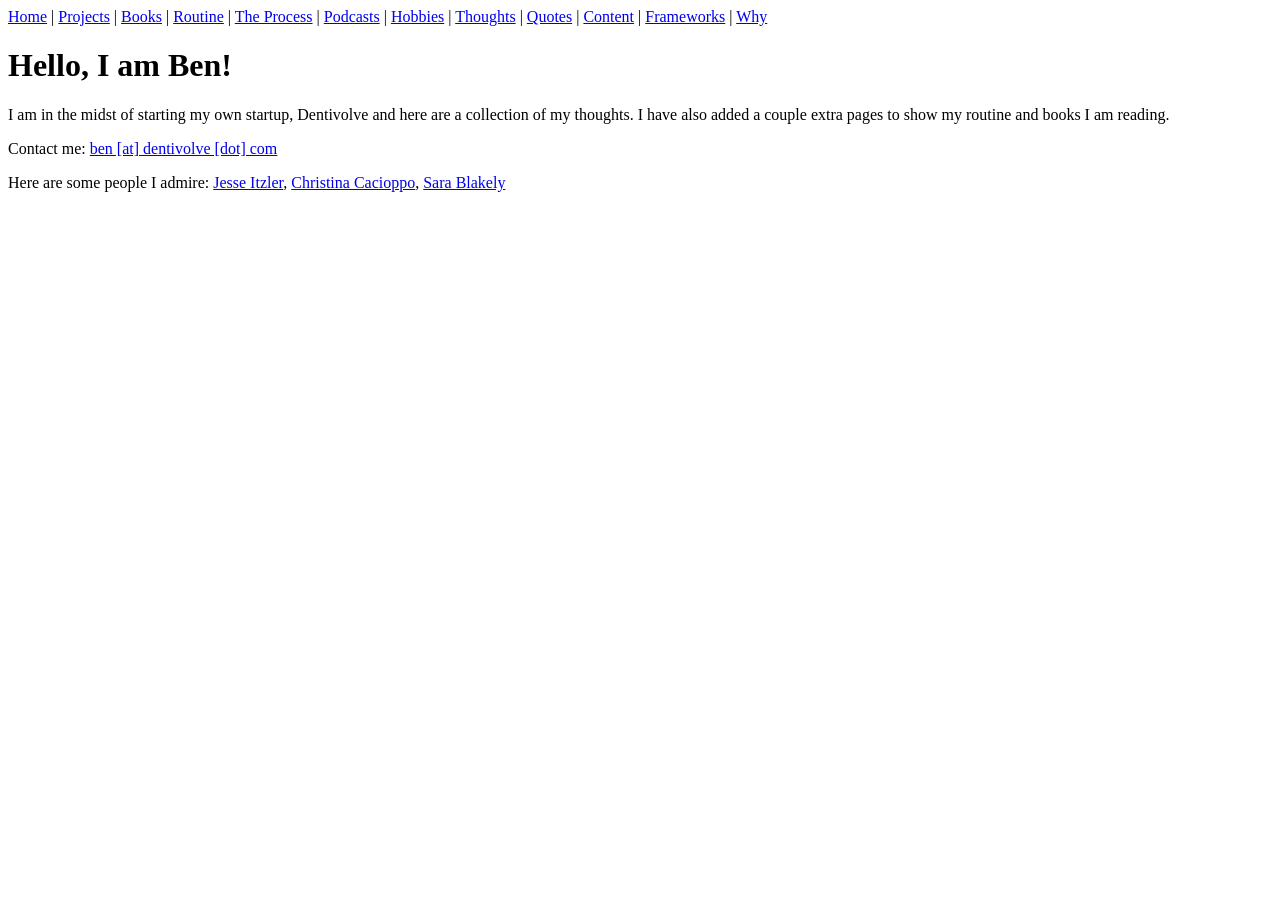
==== commit 3c0805ec: "Update site: add Sara Blakely, marketing tool, books, and discovery questions - Add Sara Blakely to " ====
--- a/index.html
+++ b/index.html
@@ -33,6 +33,6 @@
             el.textContent = e.replace('@', ' [at] ').replace('.', ' [dot] ');
         })();
     </script>
-    <p>Here are some people I admire: <a href="https://jesseitzler.com/blogs/free-swim">Jesse Itzler</a>, <a href="https://www.christinacacioppo.com/">Christina Cacioppo</a></p>
+    <p>Here are some people I admire: <a href="https://jesseitzler.com/blogs/free-swim">Jesse Itzler</a>, <a href="https://www.christinacacioppo.com/">Christina Cacioppo</a>, <a href="https://www.spanx.com/">Sara Blakely</a></p>
 </body>
 </html>
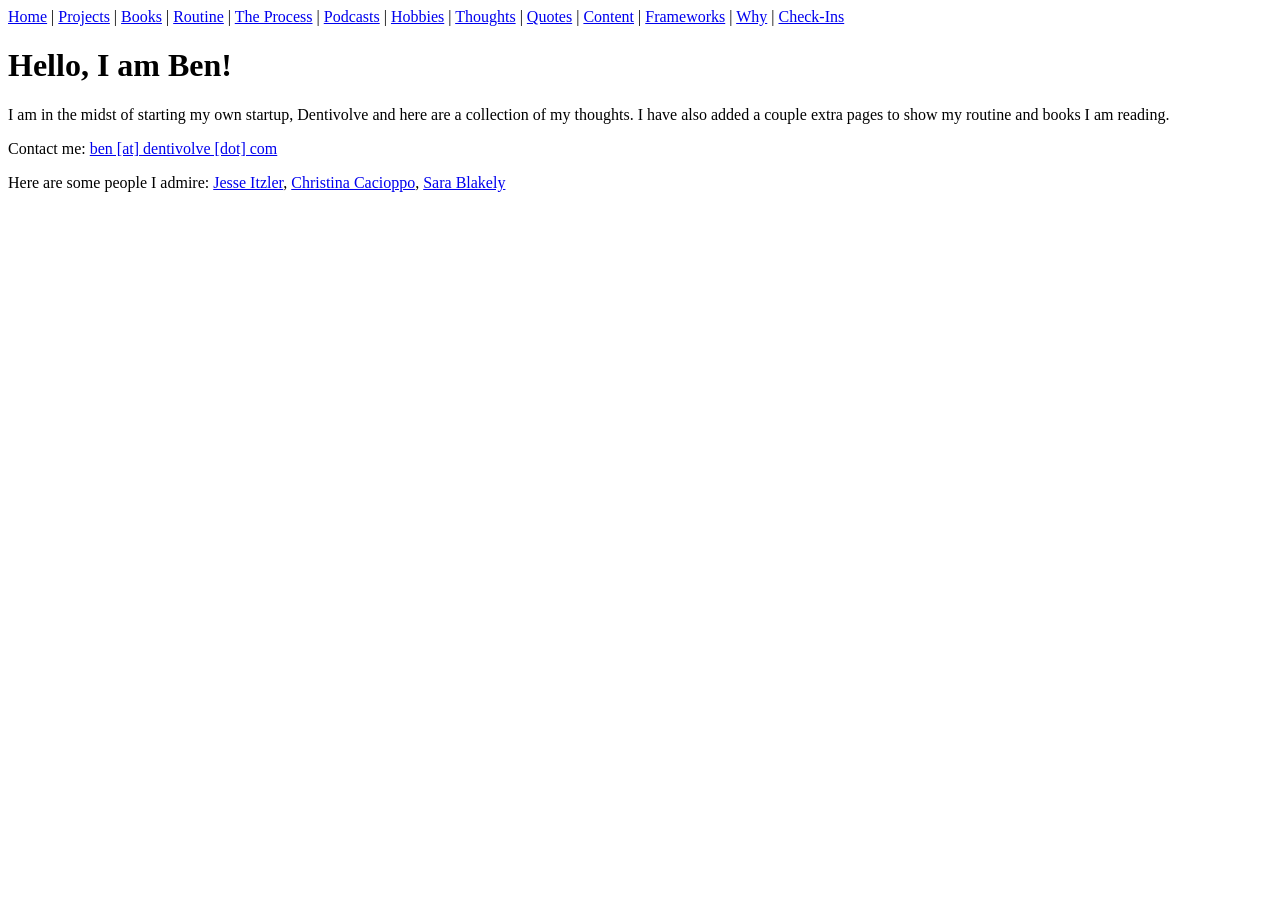
==== commit 7f518cff: "Add Check-Ins page with startup journey emails Co-Authored-By: Claude Opus 4.5 <noreply@anthropic.co" ====
--- a/index.html
+++ b/index.html
@@ -18,7 +18,8 @@
         <a href="quotes.html">Quotes</a> |
         <a href="content.html">Content</a> |
         <a href="frameworks.html">Frameworks</a> |
-        <a href="Why.html">Why</a>
+        <a href="Why.html">Why</a> |
+        <a href="checkins.html">Check-Ins</a>
     </nav>
     <h1>Hello, I am Ben!</h1>
     <p>I am in the midst of starting my own startup, Dentivolve and here are a collection of my thoughts. I have also added a couple extra pages to show my routine and books I am reading.</p>
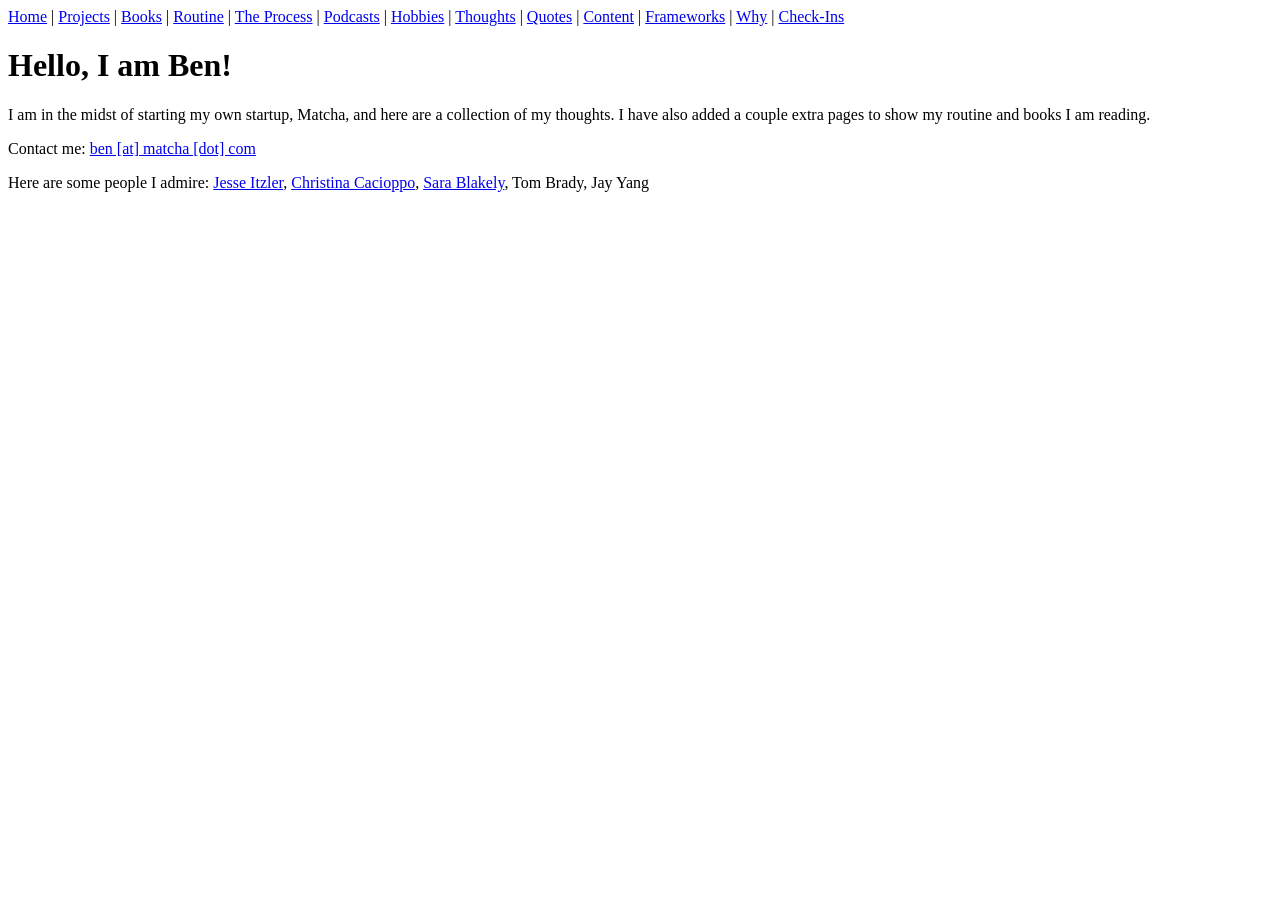
==== commit 5c370b44: "Replace Dentivolve with Matcha on public pages Renames the startup on the homepage and terminal, swa" ====
--- a/index.html
+++ b/index.html
@@ -22,18 +22,18 @@
         <a href="checkins.html">Check-Ins</a>
     </nav>
     <h1>Hello, I am Ben!</h1>
-    <p>I am in the midst of starting my own startup, Dentivolve and here are a collection of my thoughts. I have also added a couple extra pages to show my routine and books I am reading.</p>
+    <p>I am in the midst of starting my own startup, Matcha, and here are a collection of my thoughts. I have also added a couple extra pages to show my routine and books I am reading.</p>
     <p>Contact me: <a id="email-link"></a></p>
     <script>
         (function() {
             // encoded character codes — no readable email in source
-            var c = [98,101,110,64,100,101,110,116,105,118,111,108,118,101,46,99,111,109];
+            var c = [98,101,110,64,109,97,116,99,104,97,46,99,111,109];
             var e = c.map(function(n) { return String.fromCharCode(n); }).join('');
             var el = document.getElementById('email-link');
             el.href = [109,97,105,108,116,111,58].map(function(n) { return String.fromCharCode(n); }).join('') + e;
             el.textContent = e.replace('@', ' [at] ').replace('.', ' [dot] ');
         })();
     </script>
-    <p>Here are some people I admire: <a href="https://jesseitzler.com/blogs/free-swim">Jesse Itzler</a>, <a href="https://www.christinacacioppo.com/">Christina Cacioppo</a>, <a href="https://www.spanx.com/">Sara Blakely</a></p>
+    <p>Here are some people I admire: <a href="https://jesseitzler.com/blogs/free-swim">Jesse Itzler</a>, <a href="https://www.christinacacioppo.com/">Christina Cacioppo</a>, <a href="https://www.spanx.com/">Sara Blakely</a>, Tom Brady, Jay Yang</p>
 </body>
 </html>
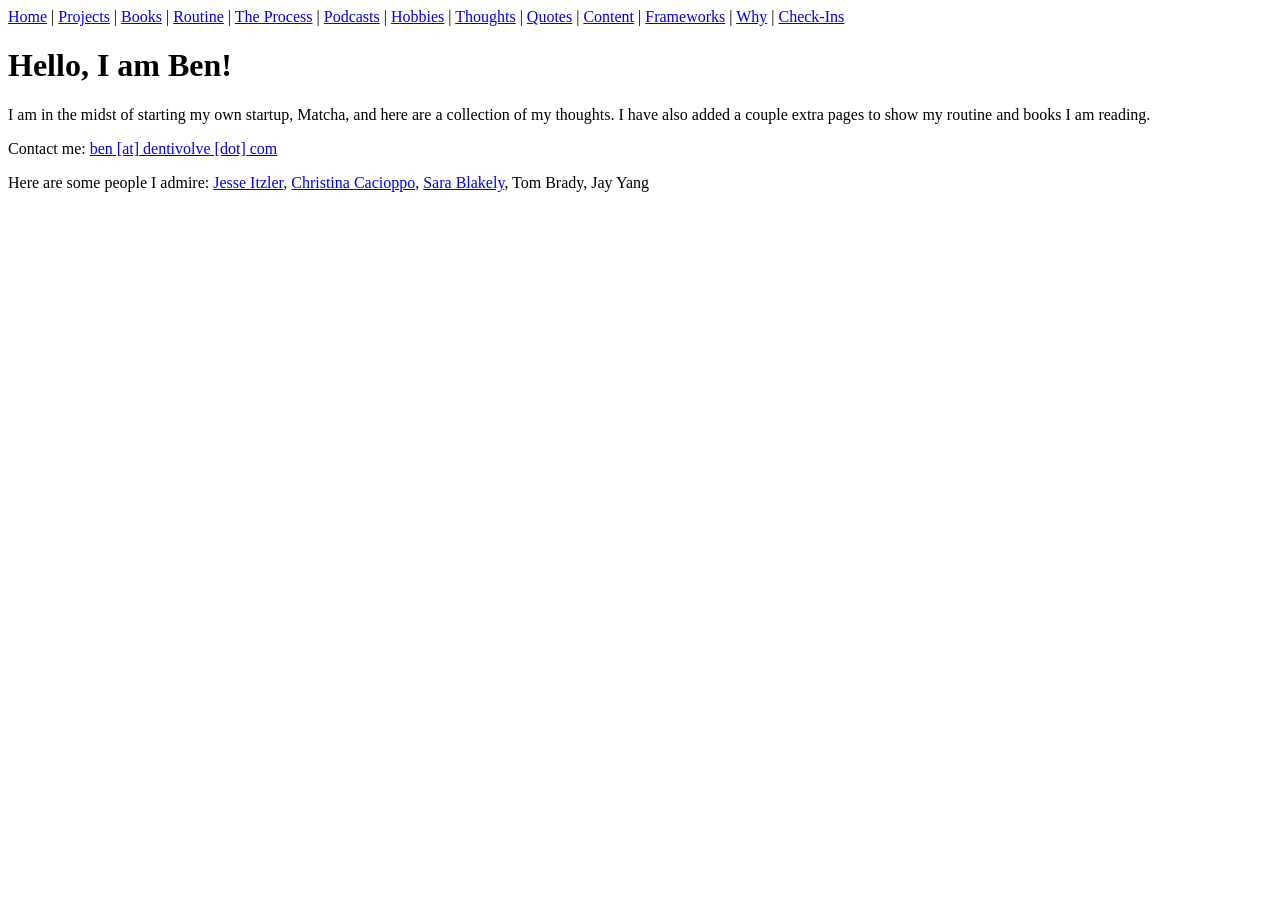
==== commit 8def4378: "Restore ben@dentivolve.com as the contact address The company is Matcha but the mailbox is still on " ====
--- a/index.html
+++ b/index.html
@@ -27,7 +27,7 @@
     <script>
         (function() {
             // encoded character codes — no readable email in source
-            var c = [98,101,110,64,109,97,116,99,104,97,46,99,111,109];
+            var c = [98,101,110,64,100,101,110,116,105,118,111,108,118,101,46,99,111,109];
             var e = c.map(function(n) { return String.fromCharCode(n); }).join('');
             var el = document.getElementById('email-link');
             el.href = [109,97,105,108,116,111,58].map(function(n) { return String.fromCharCode(n); }).join('') + e;
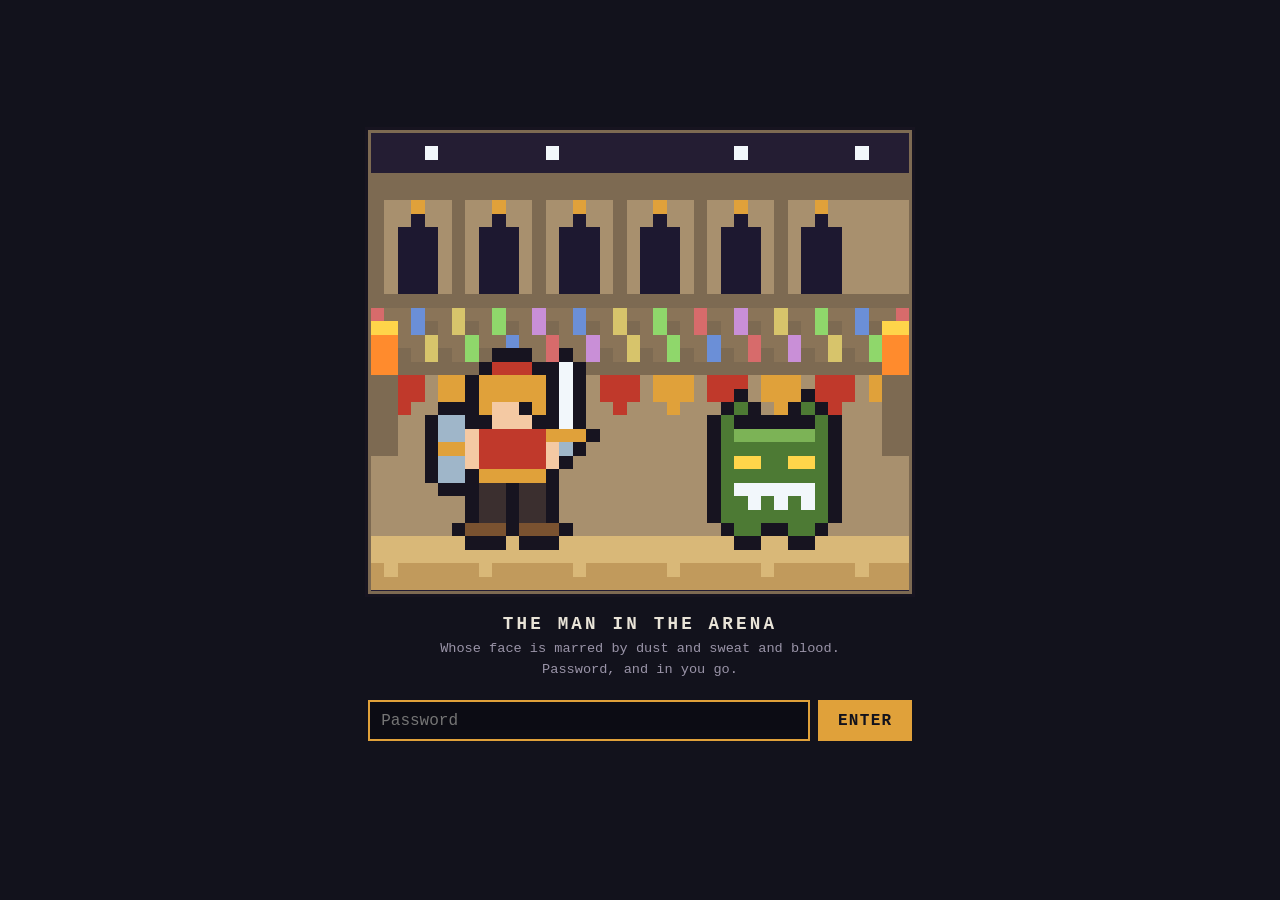
==== commit 077368dd: "Add a site-wide password gate with pixel arena art Every page now loads sitegate.js, which hides the" ====
--- a/index.html
+++ b/index.html
@@ -3,6 +3,7 @@
 <head>
     <meta charset="UTF-8">
     <meta name="viewport" content="width=device-width, initial-scale=1.0">
+    <script src="sitegate.js"></script>
     <title>Benjamin Shifrin</title>
 </head>
 <body>
